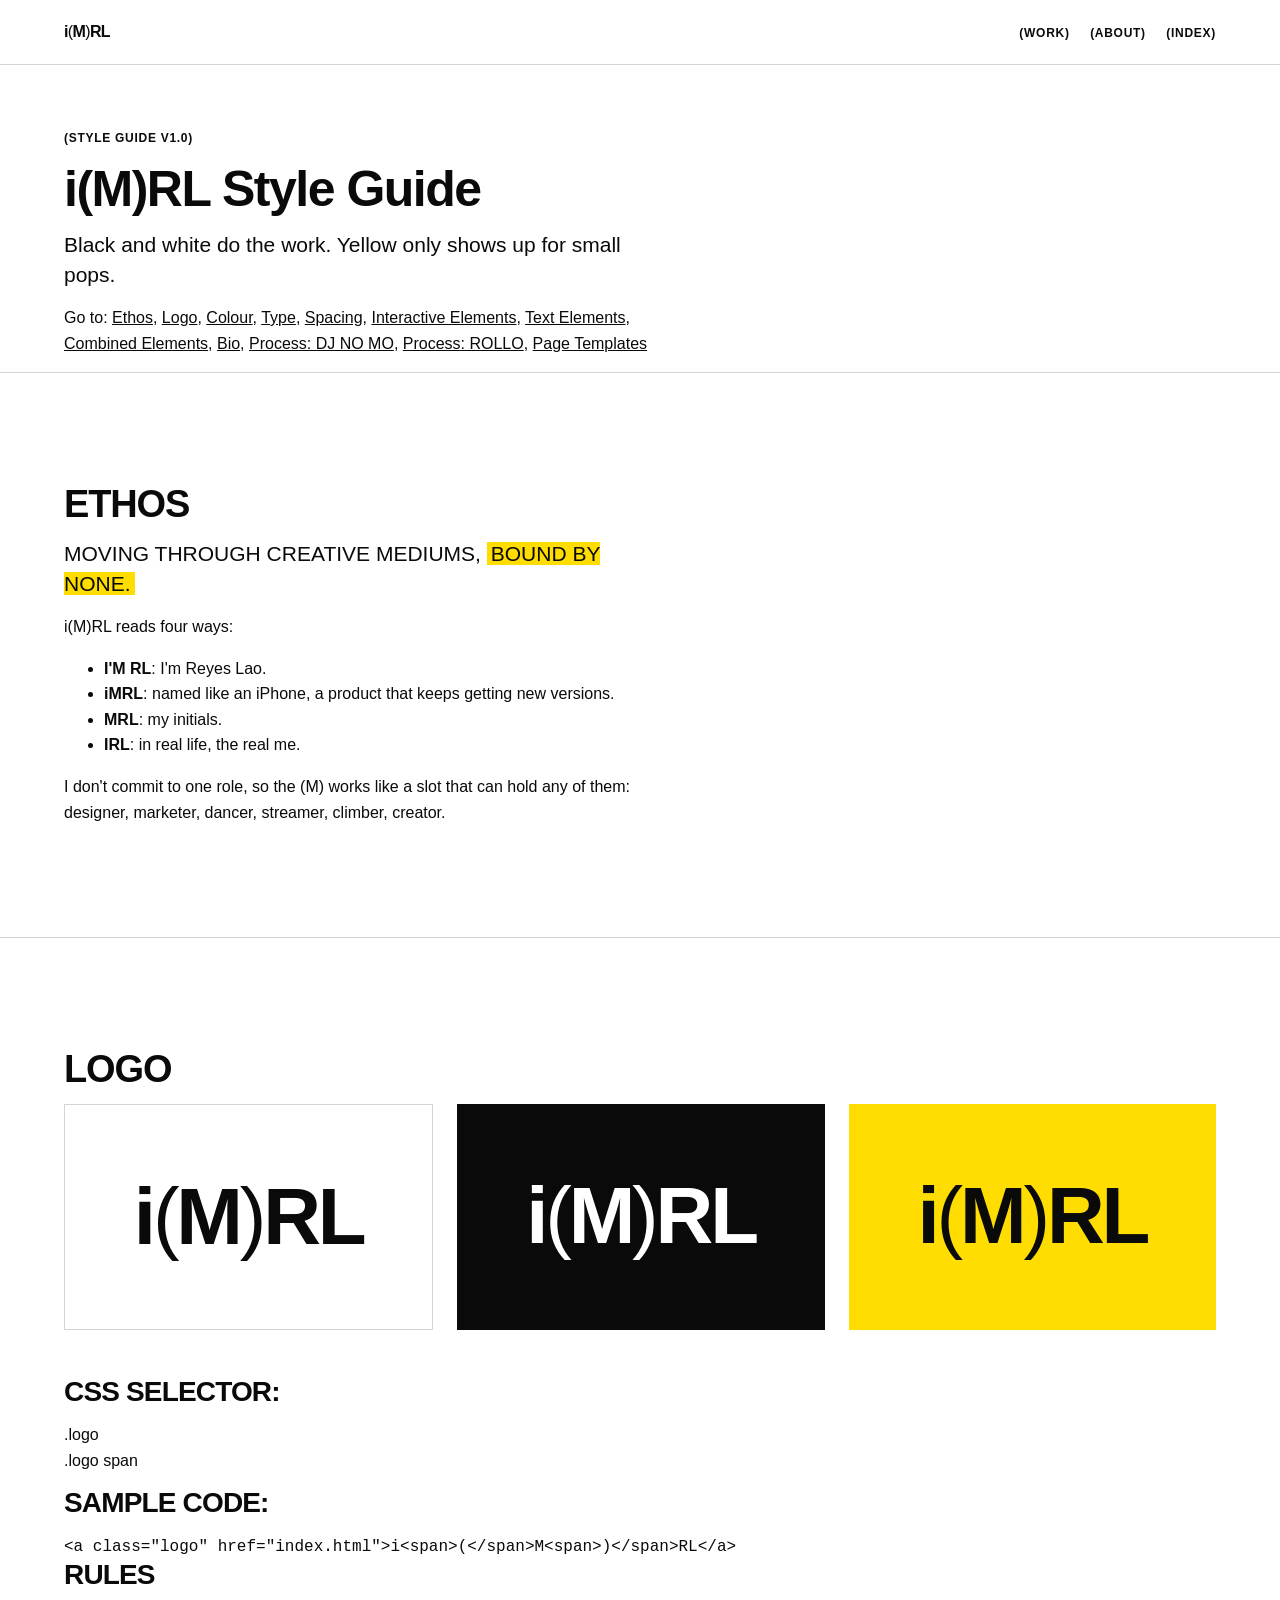
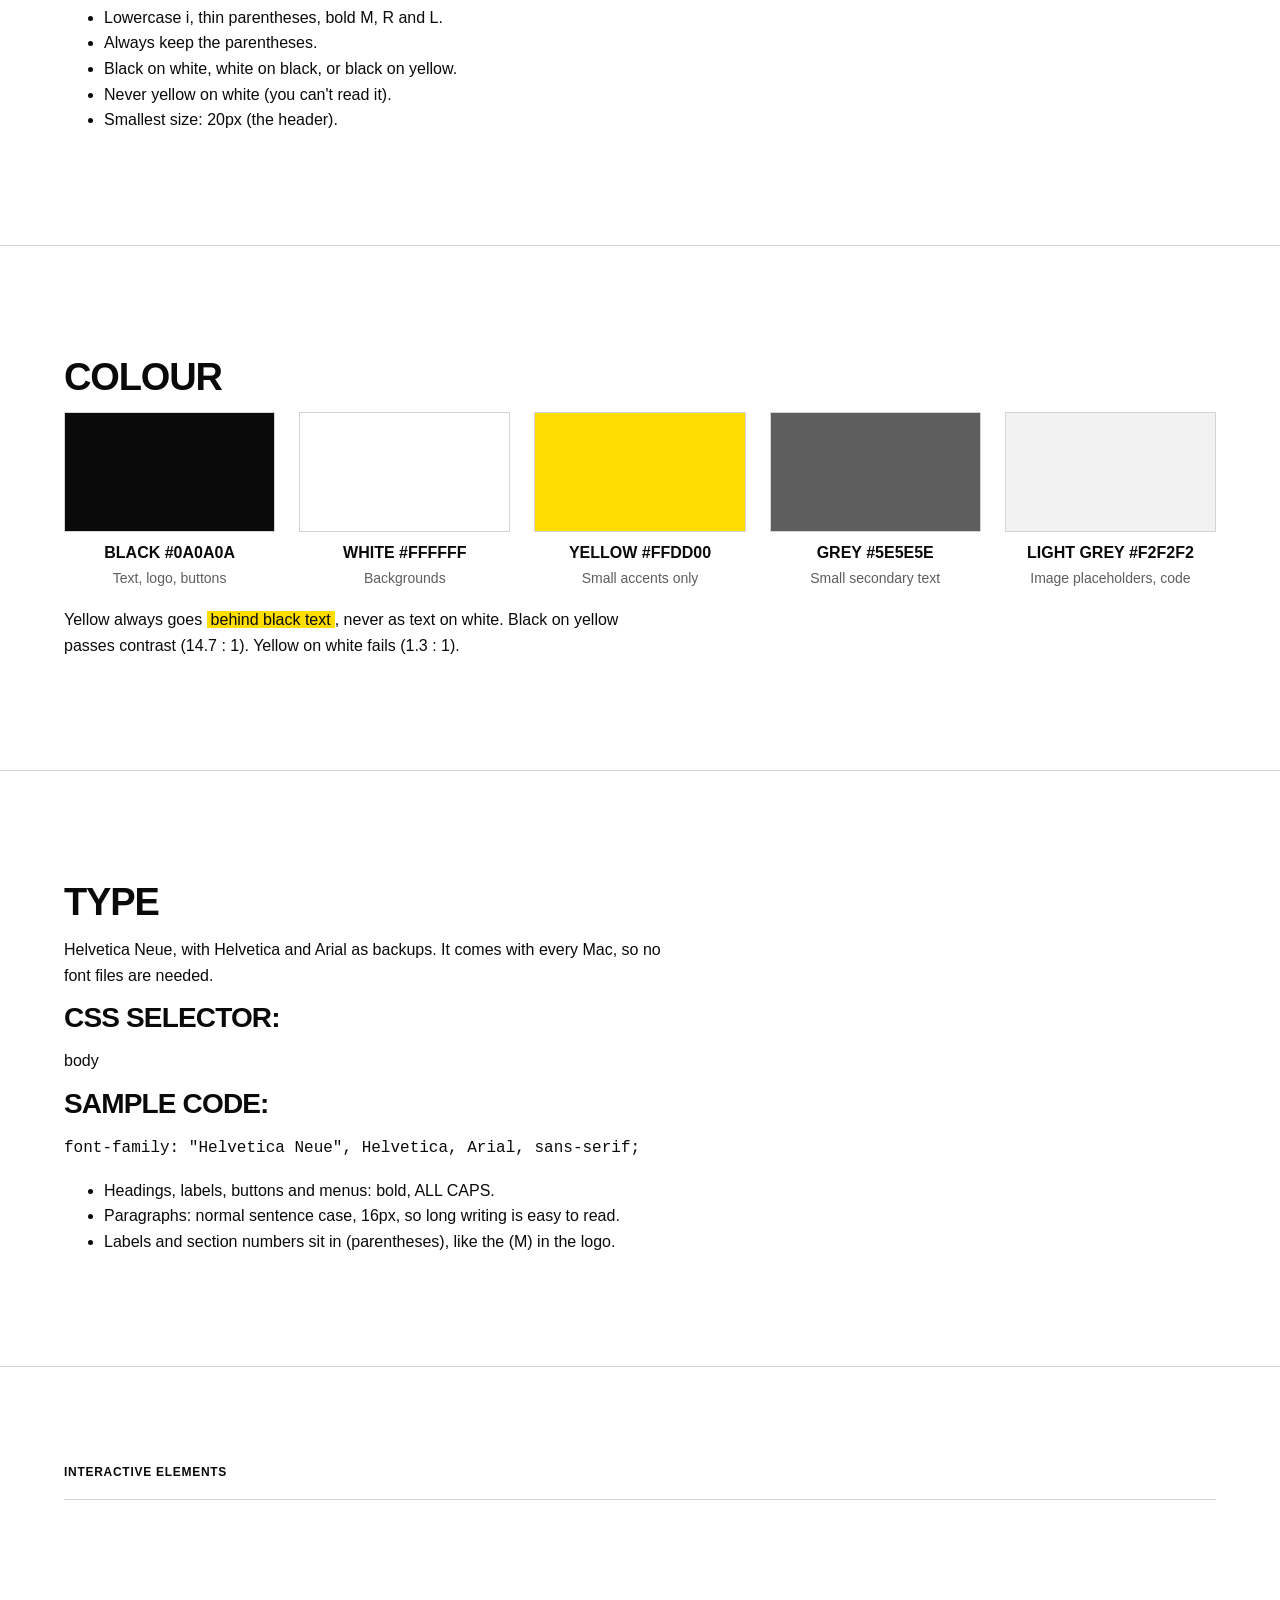
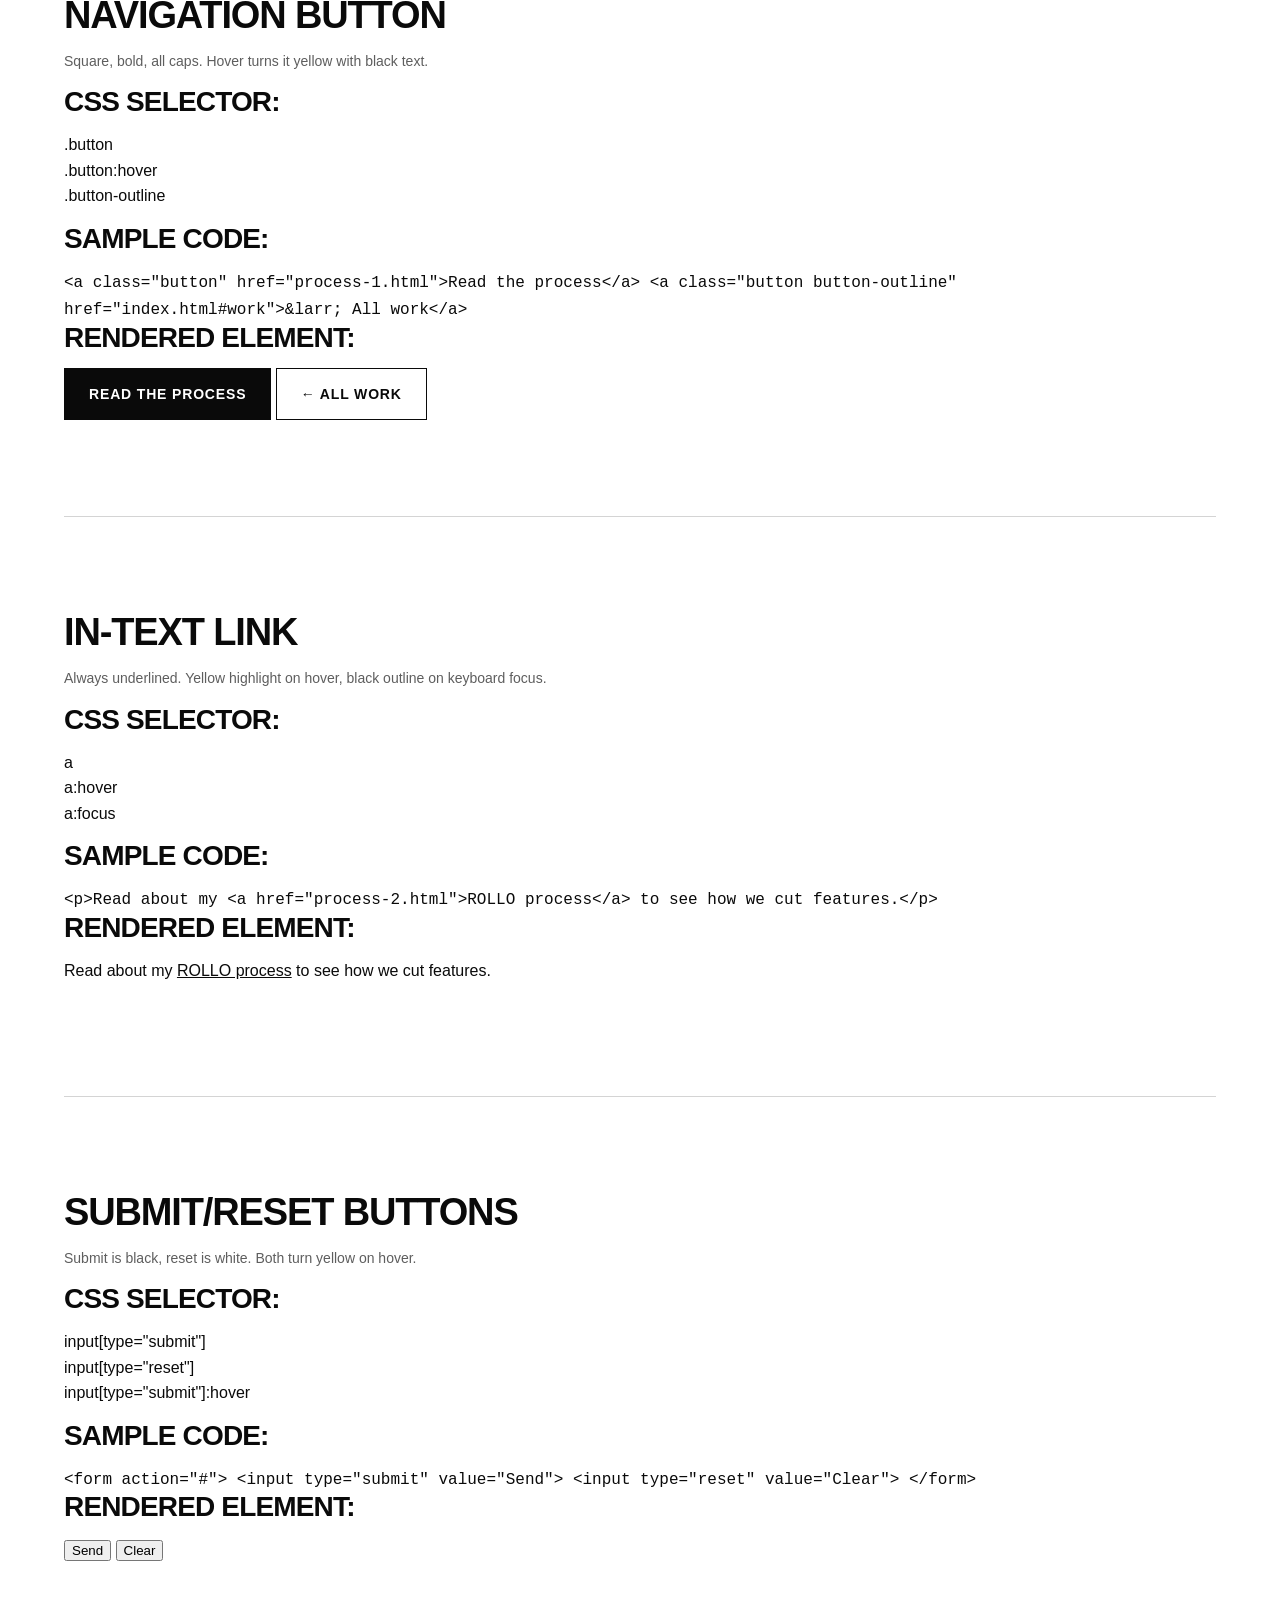
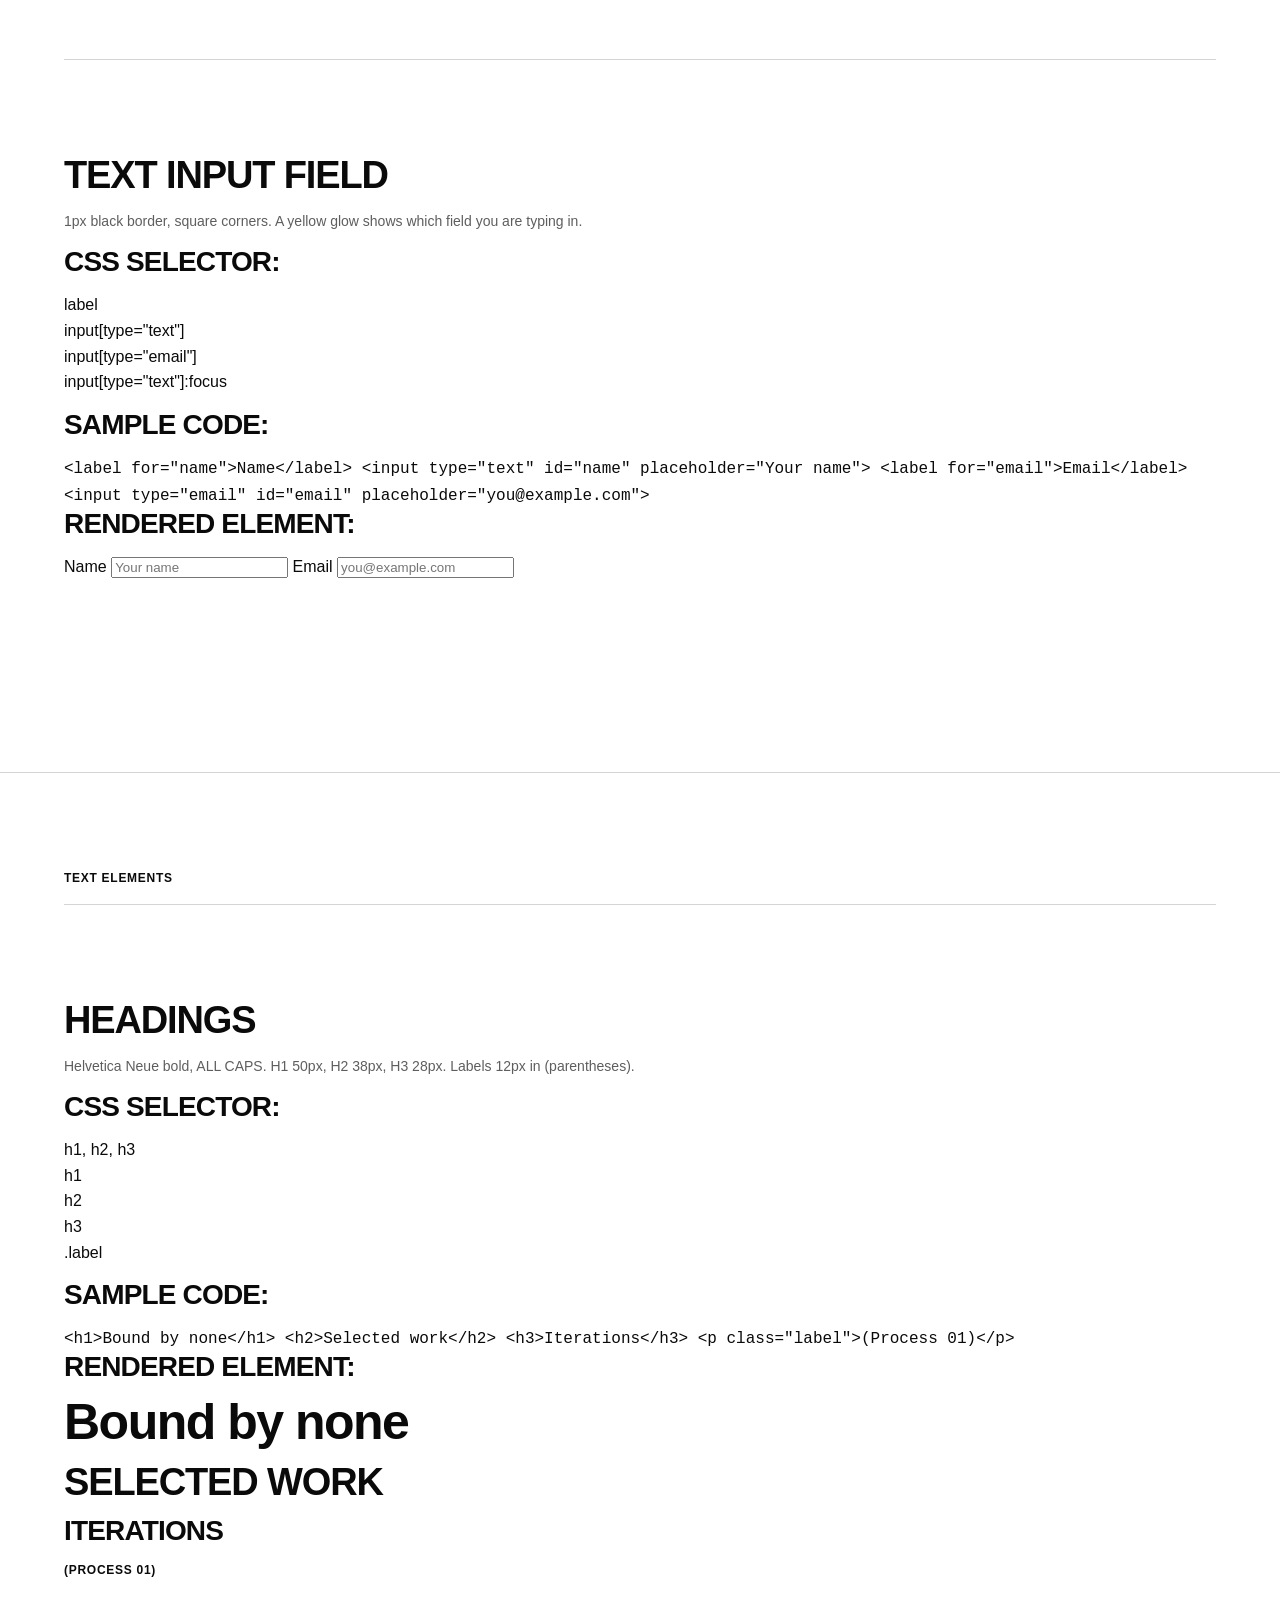
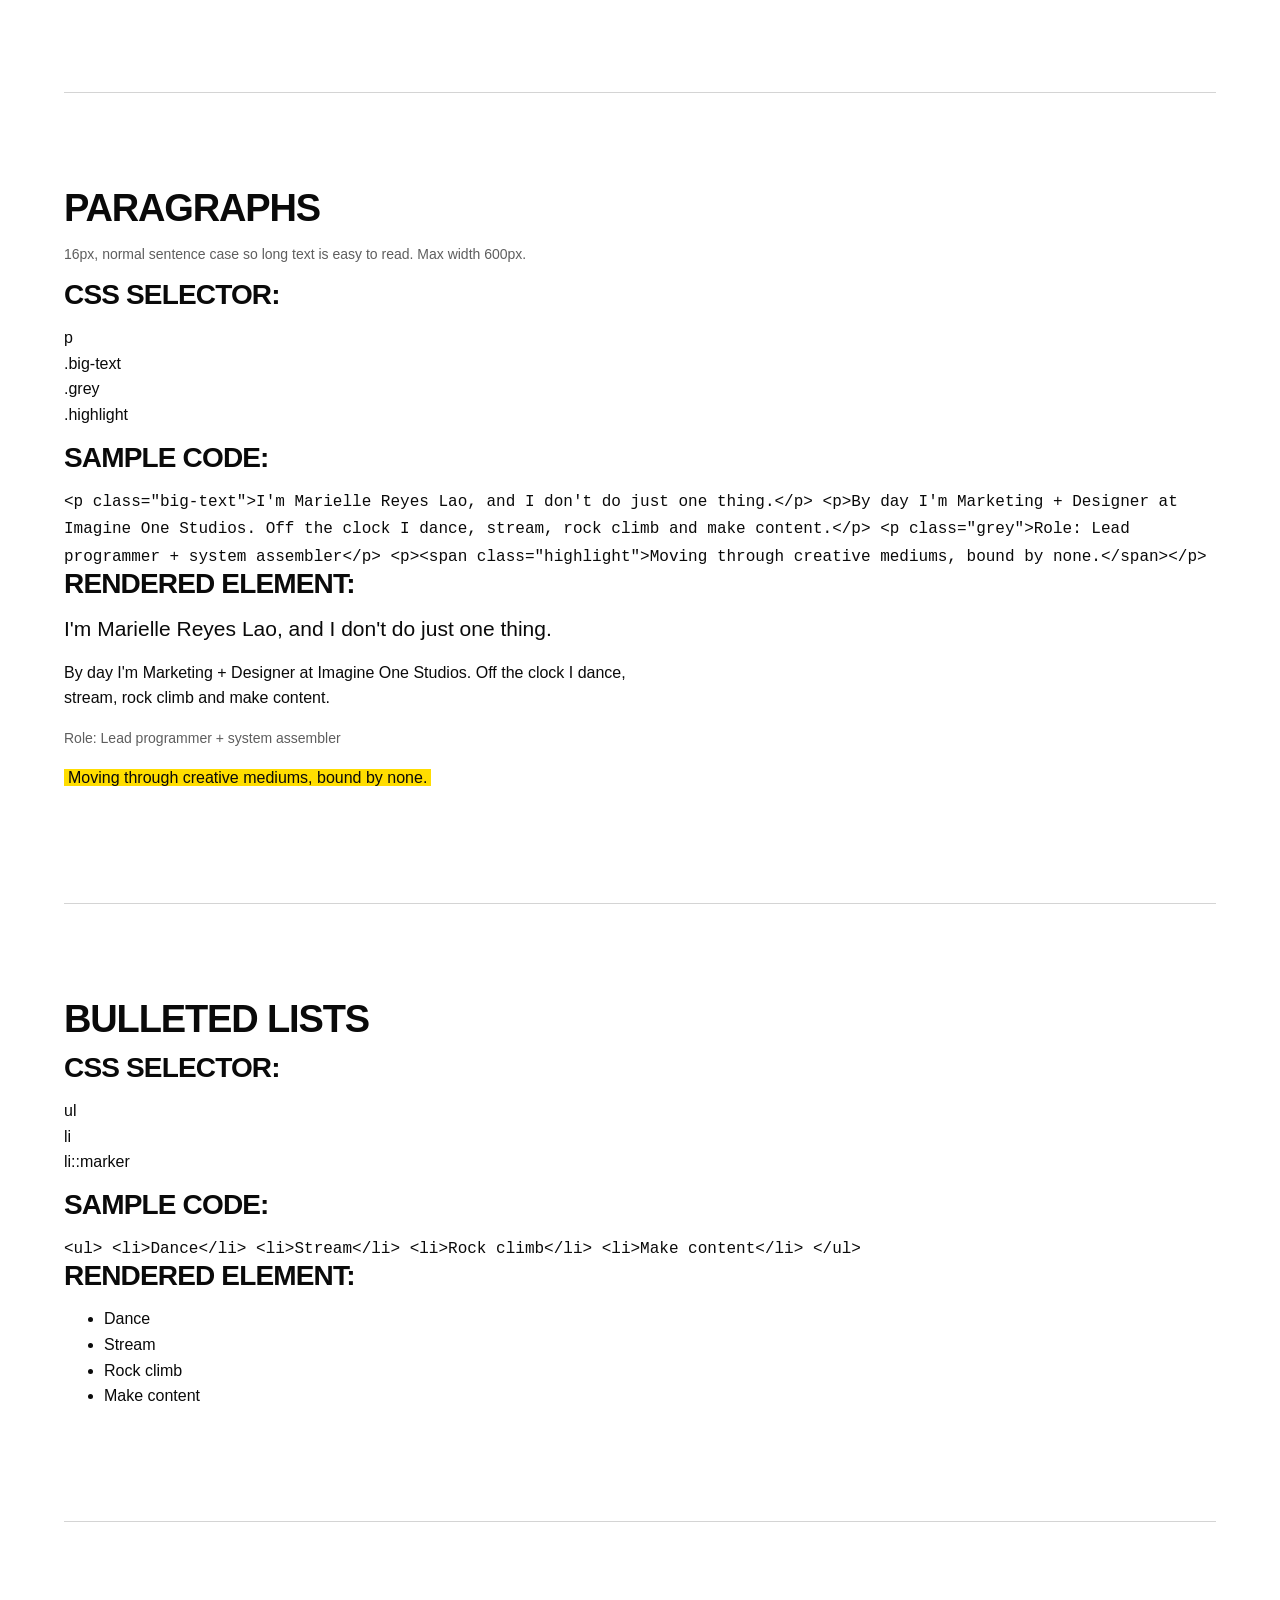
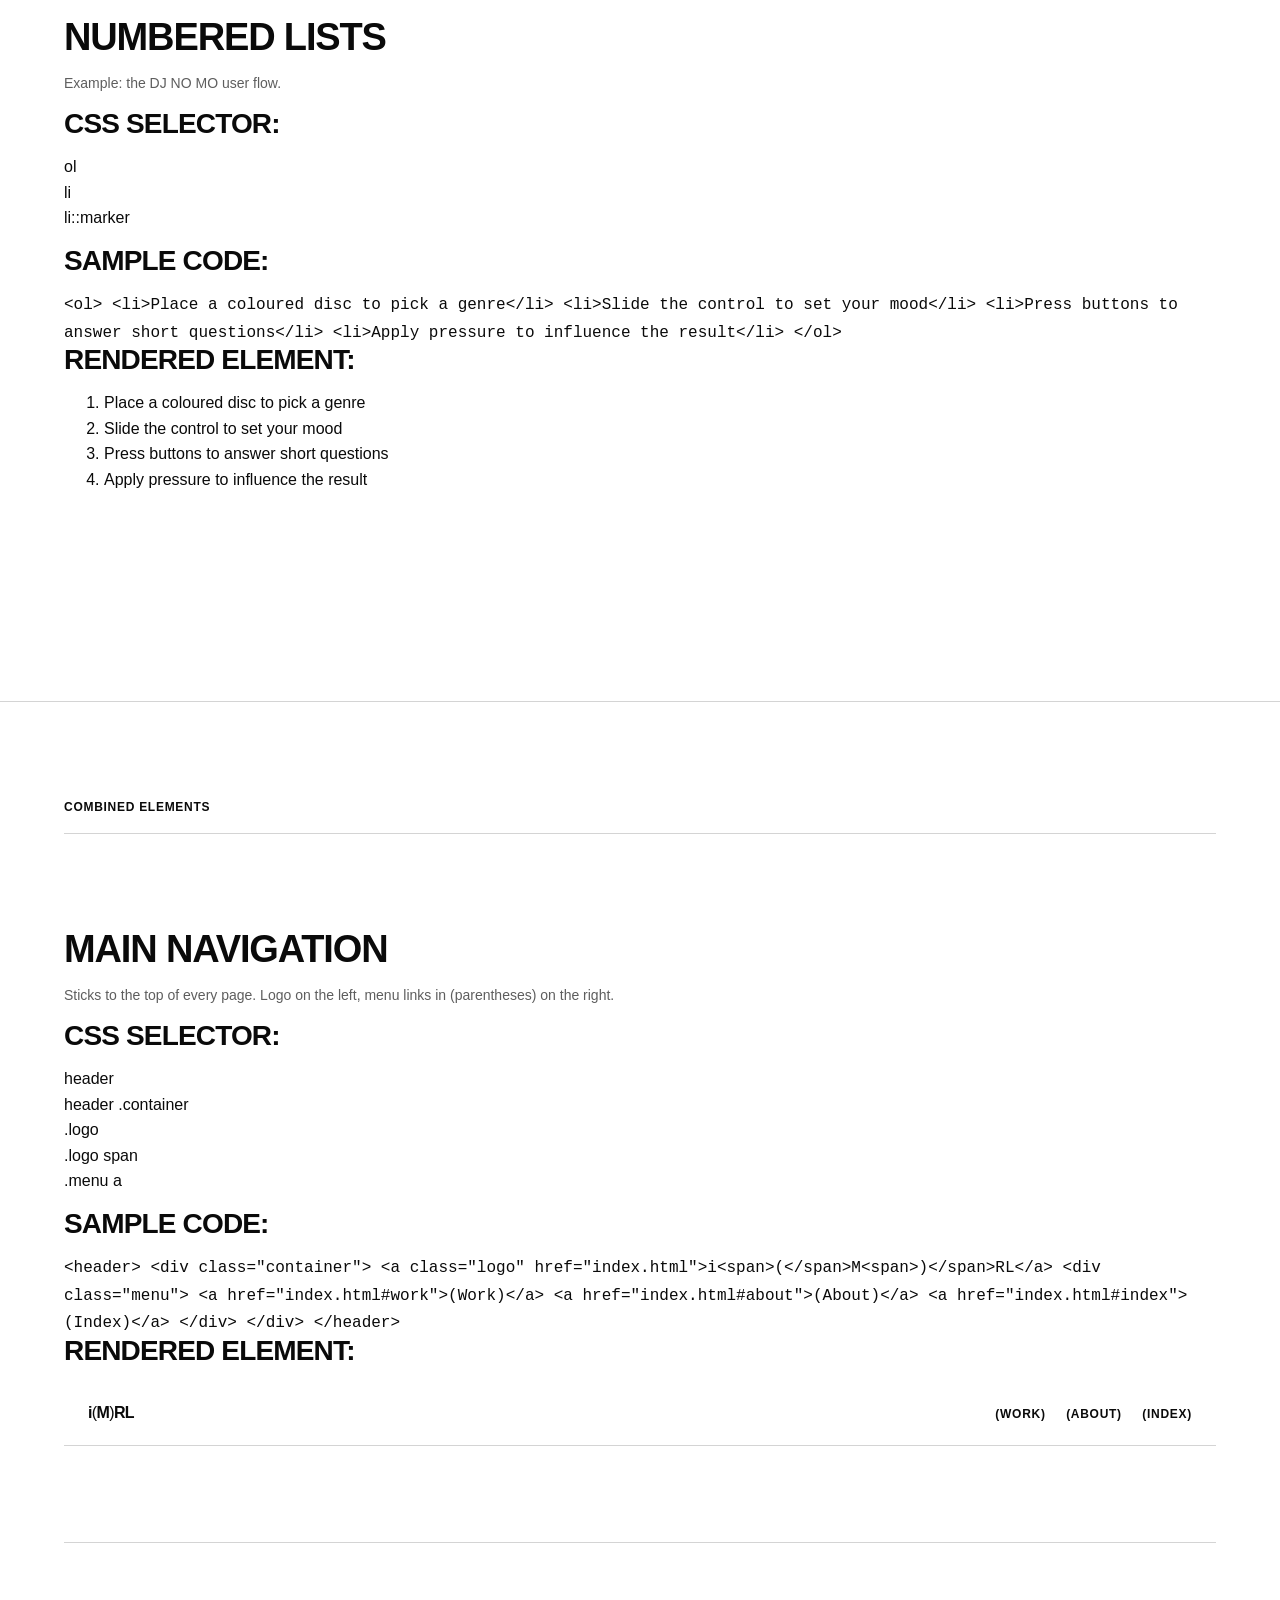
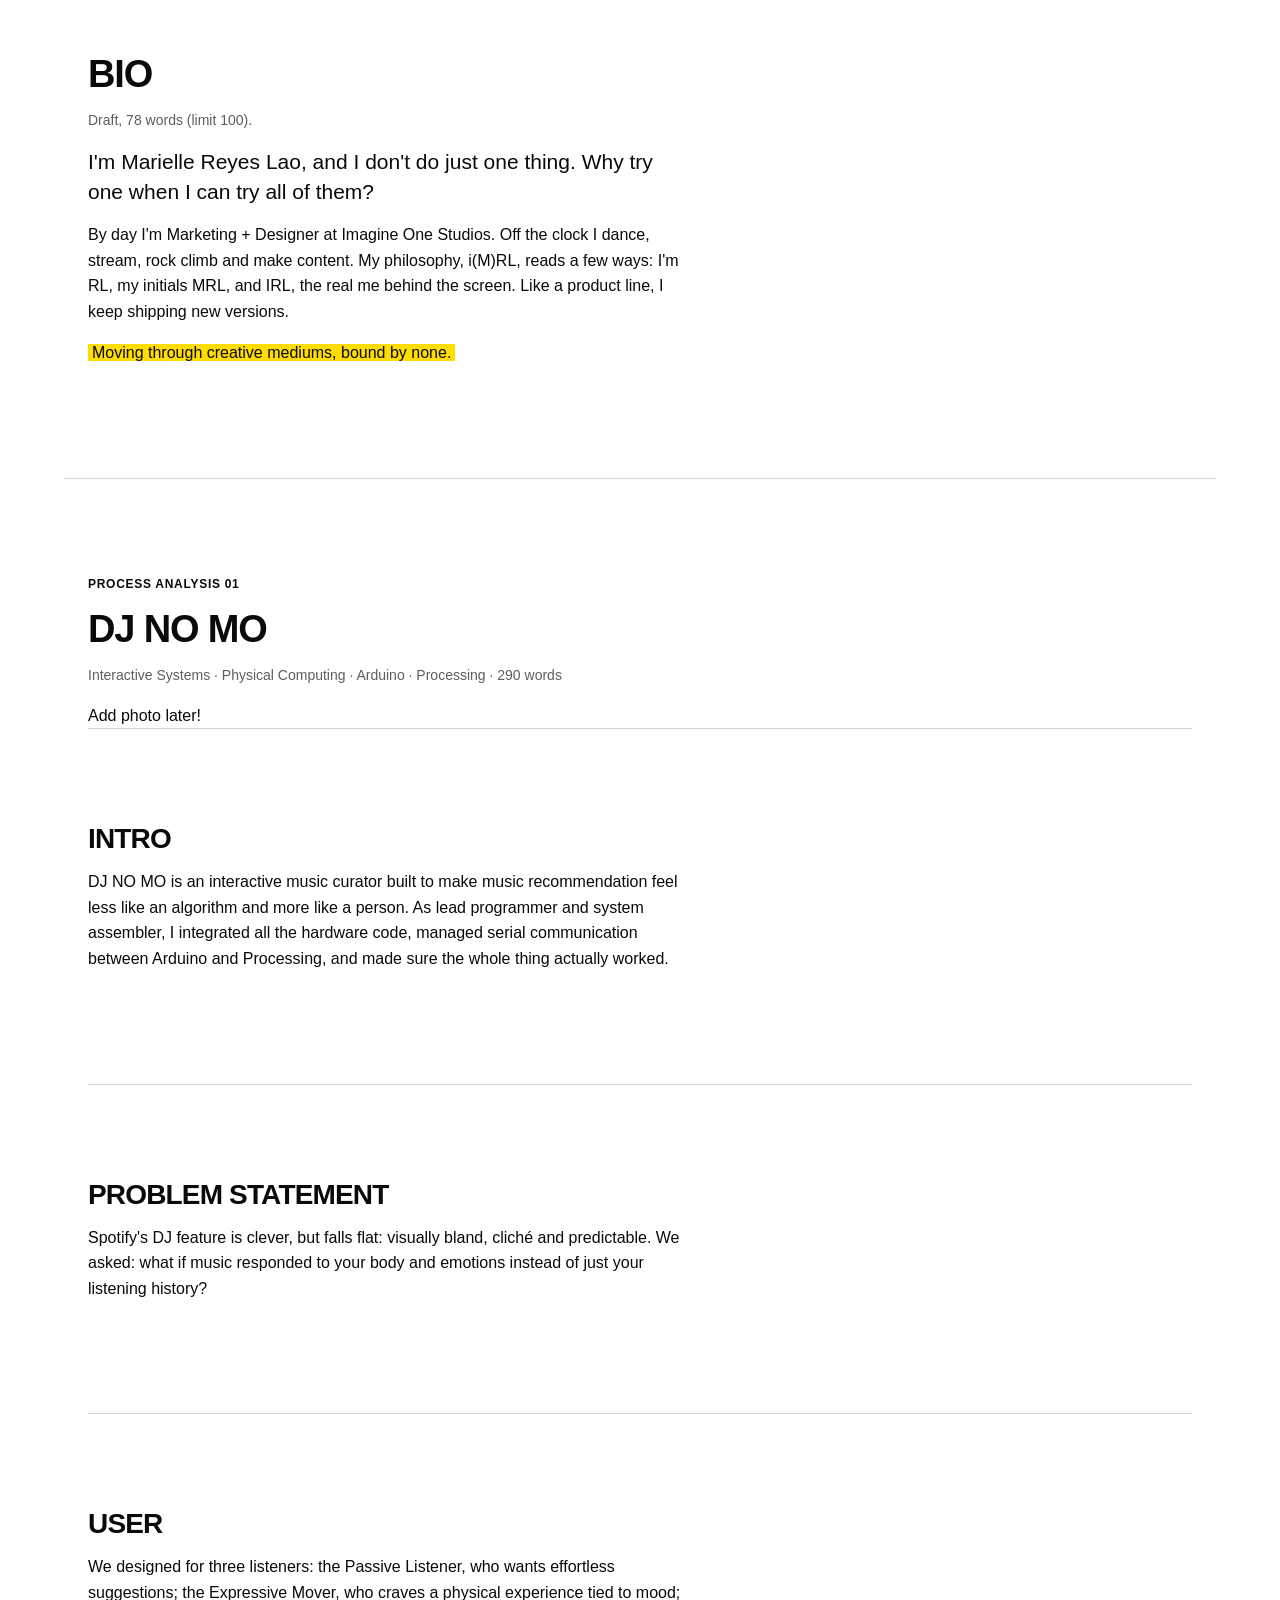
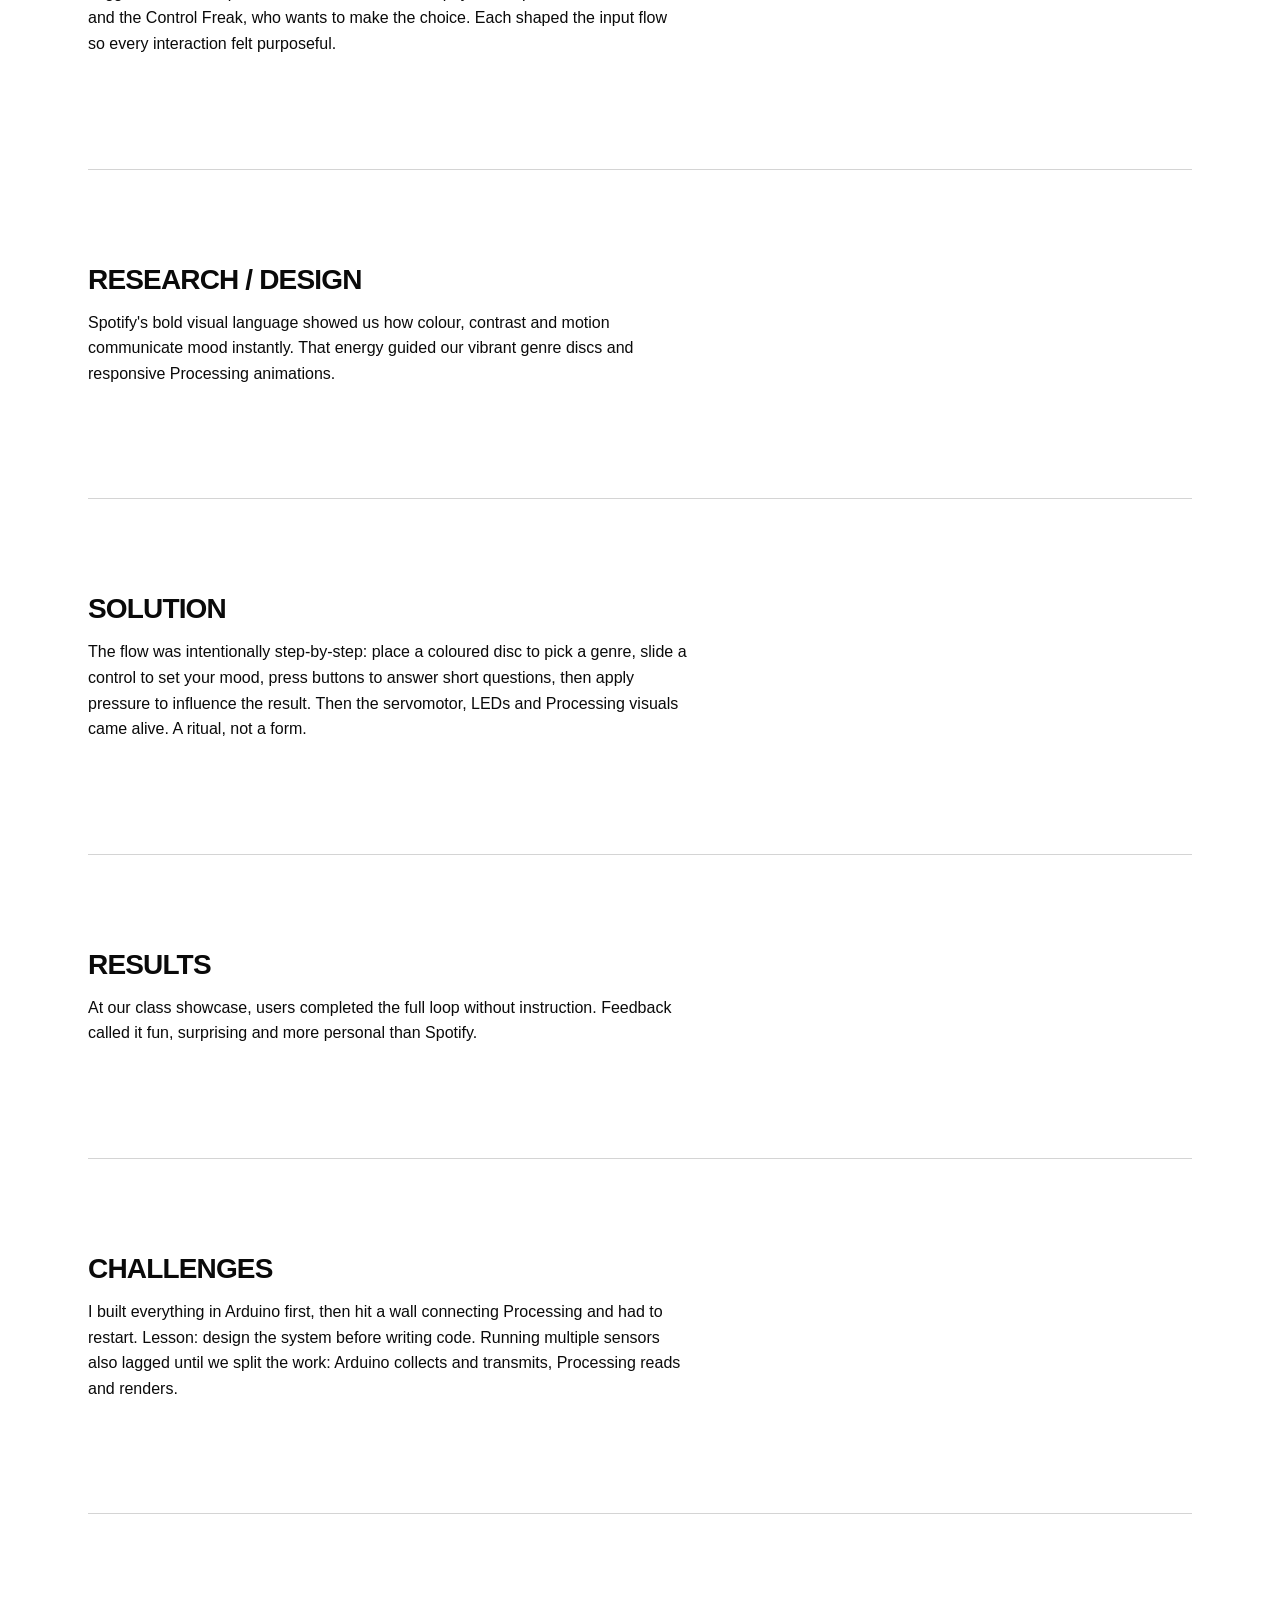
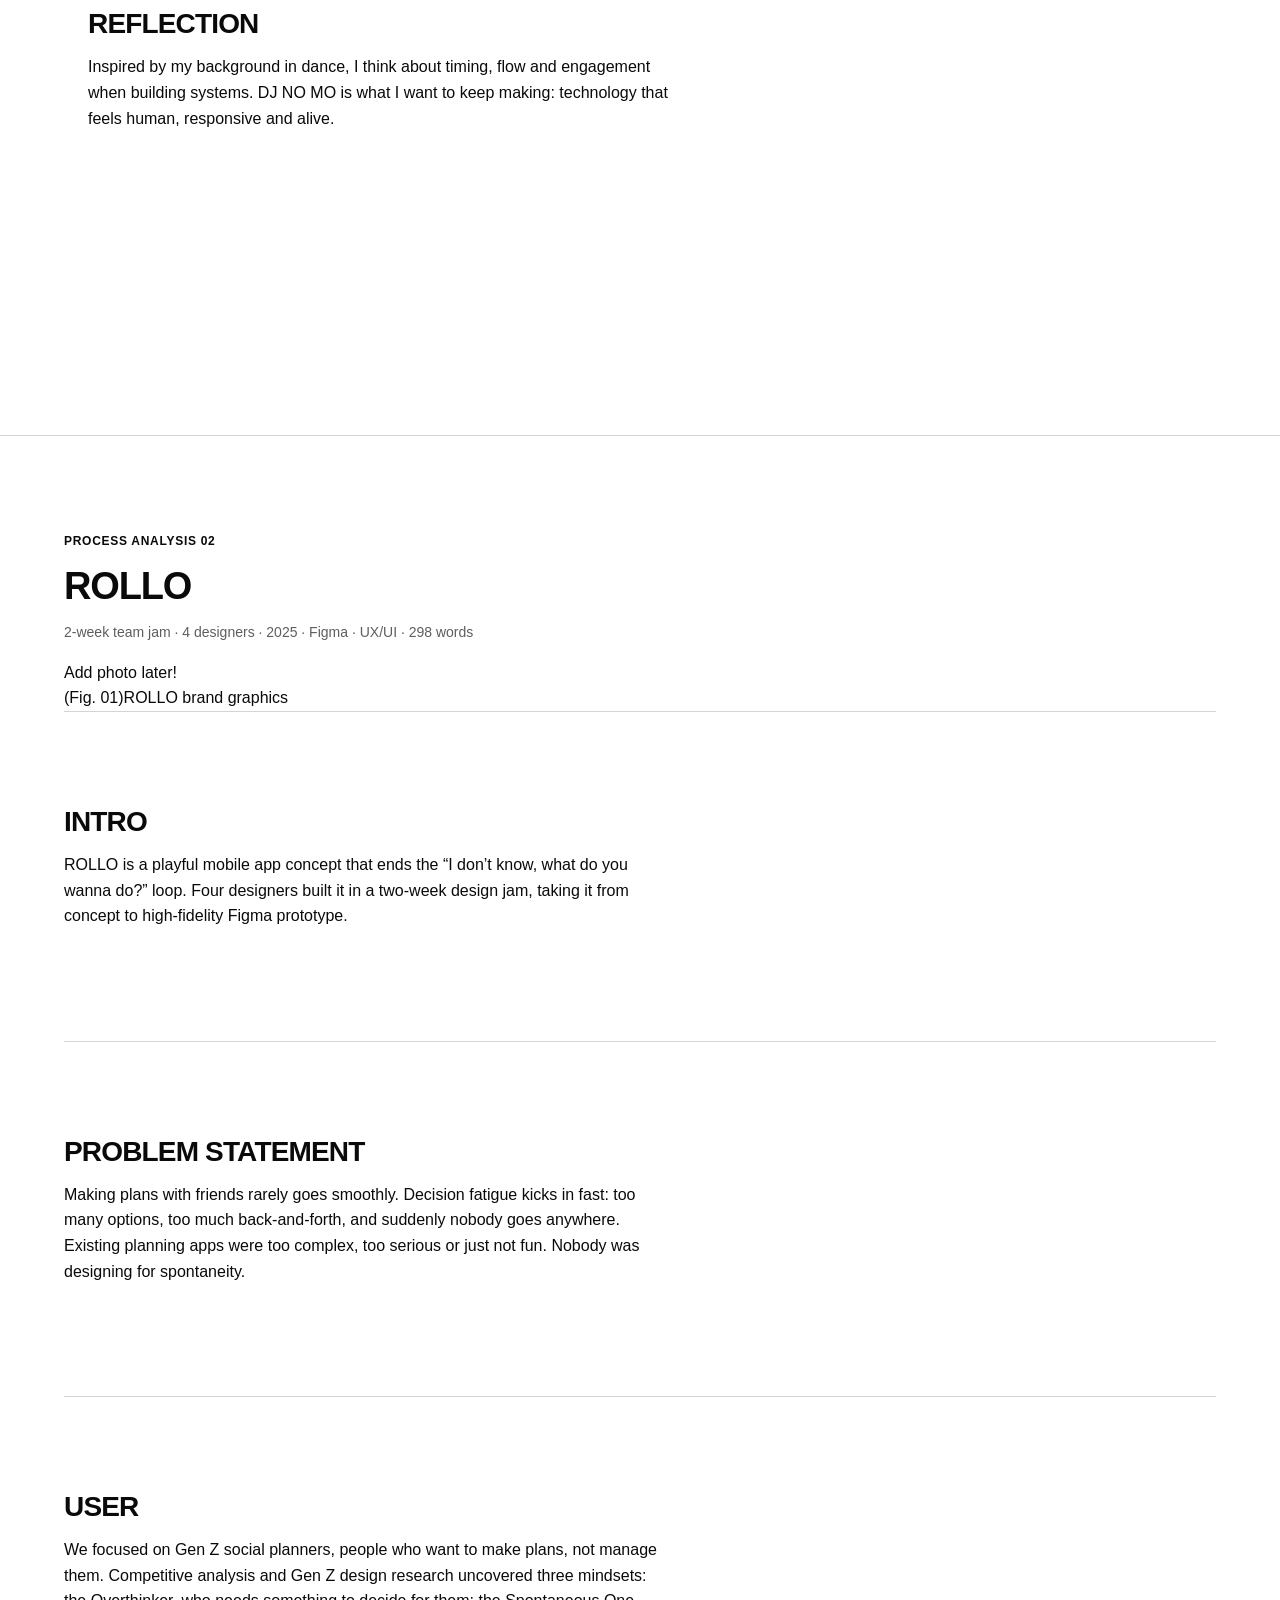
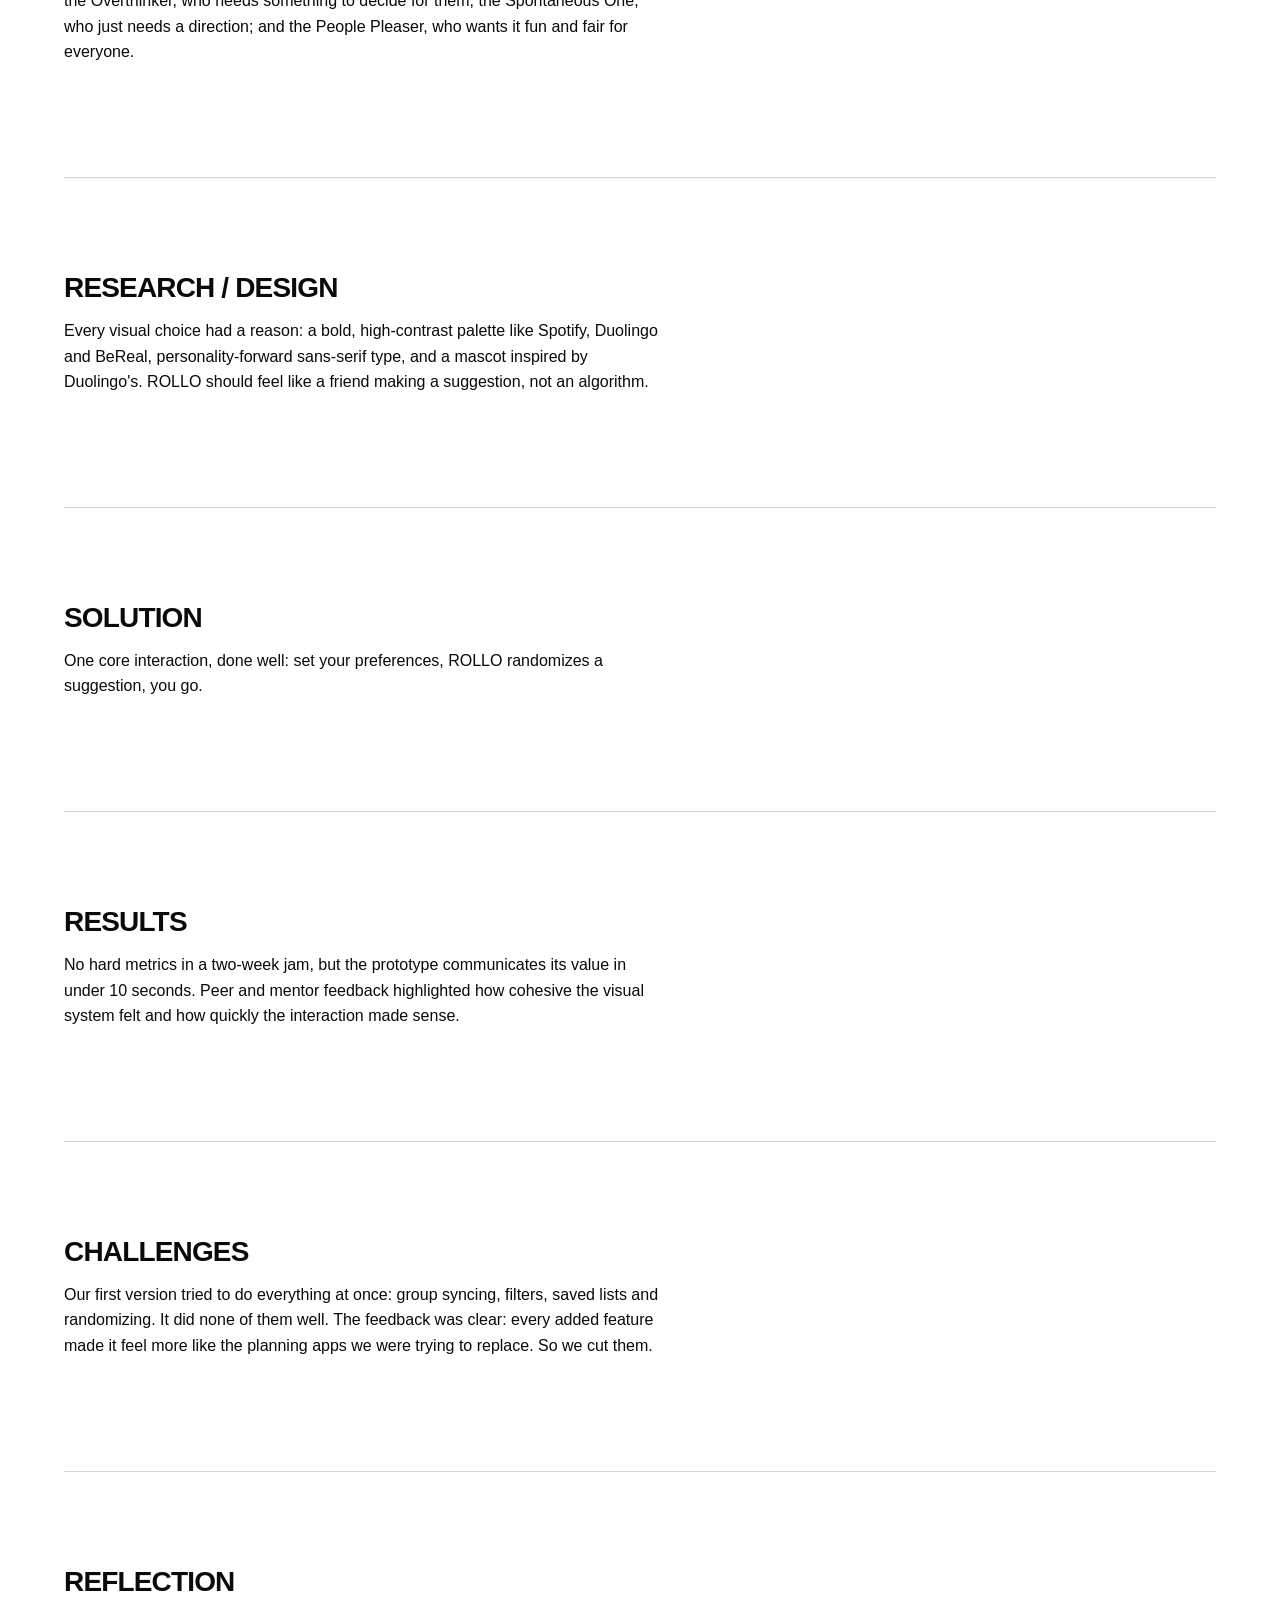
==== styleguide.html @ 89199128 "styleguide almost done" ====
<!doctype html>
<html lang="en">
  <head>
    <meta charset="UTF-8" />
    <meta name="viewport" content="width=device-width, initial-scale=1" />
    <title>Style Guide | i(M)RL</title>
    <link rel="stylesheet" href="css/styles.css" />
  </head>
  <body>
    <header>
      <div class="container">
        <a class="logo" href="index.html">i<span>(</span>M<span>)</span>RL</a>
        <div class="menu">
          <a href="index.html#work">(Work)</a>
          <a href="index.html#about">(About)</a>
          <a href="index.html#index">(Index)</a>
        </div>
      </div>
    </header>

    <div class="container">
      <p class="label" style="margin-top: 64px">(Style guide v1.0)</p>
      <h1>i(M)RL Style Guide</h1>
      <p class="big-text">
        Black and white do the work. Yellow only shows up for small pops.
      </p>

      <nav>
        <p>
          Go to:
          <a href="#ethos">Ethos</a>, <a href="#logo">Logo</a>,
          <a href="#colour">Colour</a>, <a href="#type">Type</a>,
          <a href="#spacing">Spacing</a>,
          <a href="#interactive_elements">Interactive Elements</a>,
          <a href="#text_elements">Text Elements</a>,
          <a href="#combined_elements">Combined Elements</a>,
          <a href="#bio">Bio</a>, <a href="#process_1">Process: DJ NO MO</a>,
          <a href="#process_2">Process: ROLLO</a>,
          <a href="#templates">Page Templates</a>
        </p>
      </nav>
    </div>

    <!-- ETHOS // -->
    <section id="ethos">
      <div class="container">
        <p class="label"></p>
        <h2>Ethos</h2>
        <p class="big-text">
          MOVING THROUGH CREATIVE MEDIUMS,
          <span class="highlight">BOUND BY NONE.</span>
        </p>
        <p>i(M)RL reads four ways:</p>
        <ul>
          <li><b>I'M RL</b>: I'm Reyes Lao.</li>
          <li>
            <b>iMRL</b>: named like an iPhone, a product that keeps getting new
            versions.
          </li>
          <li><b>MRL</b>: my initials.</li>
          <li><b>IRL</b>: in real life, the real me.</li>
        </ul>
        <p>
          I don't commit to one role, so the (M) works like a slot that can hold
          any of them: designer, marketer, dancer, streamer, climber, creator.
        </p>
      </div>
    </section>

    <!-- LOGO // -->
    <section id="logo">
      <div class="container">
        <p class="label"></p>
        <h2>Logo</h2>

        <div class="row">
          <div class="col" style="border: 1px solid #d4d4d4; padding: 48px">
            <div class="logo" style="font-size: 80px">
              i<span>(</span>M<span>)</span>RL
            </div>
          </div>
          <div class="col" style="background: #0a0a0a; padding: 48px">
            <div class="logo" style="font-size: 80px; color: #ffffff">
              i<span>(</span>M<span>)</span>RL
            </div>
          </div>
          <div class="col" style="background: #ffdd00; padding: 48px">
            <div class="logo" style="font-size: 80px">
              i<span>(</span>M<span>)</span>RL
            </div>
          </div>
        </div>

        <h3 style="margin-top: 48px">CSS selector:</h3>
        <p>
          <span class="selector">.logo</span><br /><span class="selector"
            >.logo span</span
          >
        </p>
        <h3>Sample code:</h3>
        <code
          >&lt;a class="logo"
          href="index.html"&gt;i&lt;span&gt;(&lt;/span&gt;M&lt;span&gt;)&lt;/span&gt;RL&lt;/a&gt;</code
        >

        <h3>Rules</h3>
        <ul>
          <li>Lowercase i, thin parentheses, bold M, R and L.</li>
          <li>Always keep the parentheses.</li>
          <li>Black on white, white on black, or black on yellow.</li>
          <li>Never yellow on white (you can't read it).</li>
          <li>Smallest size: 20px (the header).</li>
        </ul>
      </div>
    </section>

    <!-- COLOUR // -->
    <section id="colour">
      <div class="container">
        <p class="label"></p>
        <h2>Colour</h2>

        <div class="row">
          <div class="col">
            <div class="swatch" style="background: #0a0a0a"></div>
            <p>
              <b>BLACK #0A0A0A</b><br /><span class="grey"
                >Text, logo, buttons</span
              >
            </p>
          </div>
          <div class="col">
            <div class="swatch" style="background: #ffffff"></div>
            <p>
              <b>WHITE #FFFFFF</b><br /><span class="grey">Backgrounds</span>
            </p>
          </div>
          <div class="col">
            <div class="swatch" style="background: #ffdd00"></div>
            <p>
              <b>YELLOW #FFDD00</b><br /><span class="grey"
                >Small accents only</span
              >
            </p>
          </div>
          <div class="col">
            <div class="swatch" style="background: #5e5e5e"></div>
            <p>
              <b>GREY #5E5E5E</b><br /><span class="grey"
                >Small secondary text</span
              >
            </p>
          </div>
          <div class="col">
            <div class="swatch" style="background: #f2f2f2"></div>
            <p>
              <b>LIGHT GREY #F2F2F2</b><br /><span class="grey"
                >Image placeholders, code</span
              >
            </p>
          </div>
        </div>

        <p>
          Yellow always goes <span class="highlight">behind black text</span>,
          never as text on white. Black on yellow passes contrast (14.7 : 1).
          Yellow on white fails (1.3 : 1).
        </p>
      </div>
    </section>

    <!-- TYPE // -->
    <section id="type">
      <div class="container">
        <p class="label"></p>
        <h2>Type</h2>
        <p>
          Helvetica Neue, with Helvetica and Arial as backups. It comes with
          every Mac, so no font files are needed.
        </p>

        <h3>CSS selector:</h3>
        <p><span class="selector">body</span></p>
        <h3>Sample code:</h3>
        <code
          >font-family: "Helvetica Neue", Helvetica, Arial, sans-serif;</code
        >

        <ul>
          <li>Headings, labels, buttons and menus: bold, ALL CAPS.</li>
          <li>
            Paragraphs: normal sentence case, 16px, so long writing is easy to
            read.
          </li>
          <li>
            Labels and section numbers sit in (parentheses), like the (M) in the
            logo.
          </li>
        </ul>
      </div>
    </section>

    <!-- INTERACTIVE ELEMENTS SECTION // -->
    <section id="interactive_elements">
      <div class="container">
        <p class="label">Interactive elements</p>

        <section>
          <h2>Navigation Button</h2>
          <p class="grey">
            Square, bold, all caps. Hover turns it yellow with black text.
          </p>

          <h3>CSS selector:</h3>
          <p>
            <span class="selector">.button</span><br />
            <span class="selector">.button:hover</span><br />
            <span class="selector">.button-outline</span>
          </p>

          <h3>Sample code:</h3>
          <code
            >&lt;a class="button" href="process-1.html"&gt;Read the
            process&lt;/a&gt; &lt;a class="button button-outline"
            href="index.html#work"&gt;&amp;larr; All work&lt;/a&gt;</code
          >

          <h3>Rendered element:</h3>
          <a class="button" href="process-1.html">Read the process</a>
          <a class="button button-outline" href="index.html#work"
            >&larr; All work</a
          >
        </section>

        <section>
          <h2>In-text link</h2>
          <p class="grey">
            Always underlined. Yellow highlight on hover, black outline on
            keyboard focus.
          </p>

          <h3>CSS selector:</h3>
          <p>
            <span class="selector">a</span><br />
            <span class="selector">a:hover</span><br />
            <span class="selector">a:focus</span>
          </p>

          <h3>Sample code:</h3>
          <code
            >&lt;p&gt;Read about my &lt;a href="process-2.html"&gt;ROLLO
            process&lt;/a&gt; to see how we cut features.&lt;/p&gt;</code
          >

          <h3>Rendered element:</h3>
          <p>
            Read about my <a href="process-2.html">ROLLO process</a> to see how
            we cut features.
          </p>
        </section>

        <section>
          <h2>Submit/Reset Buttons</h2>
          <p class="grey">
            Submit is black, reset is white. Both turn yellow on hover.
          </p>

          <h3>CSS selector:</h3>
          <p>
            <span class="selector">input[type="submit"]</span><br />
            <span class="selector">input[type="reset"]</span><br />
            <span class="selector">input[type="submit"]:hover</span>
          </p>

          <h3>Sample code:</h3>
          <code
            >&lt;form action="#"&gt; &lt;input type="submit" value="Send"&gt;
            &lt;input type="reset" value="Clear"&gt; &lt;/form&gt;</code
          >

          <h3>Rendered element:</h3>
          <form action="#">
            <input type="submit" value="Send" />
            <input type="reset" value="Clear" />
          </form>
        </section>

        <section>
          <h2>Text Input Field</h2>
          <p class="grey">
            1px black border, square corners. A yellow glow shows which field
            you are typing in.
          </p>

          <h3>CSS selector:</h3>
          <p>
            <span class="selector">label</span><br />
            <span class="selector">input[type="text"]</span><br />
            <span class="selector">input[type="email"]</span><br />
            <span class="selector">input[type="text"]:focus</span>
          </p>

          <h3>Sample code:</h3>
          <code
            >&lt;label for="name"&gt;Name&lt;/label&gt; &lt;input type="text"
            id="name" placeholder="Your name"&gt; &lt;label
            for="email"&gt;Email&lt;/label&gt; &lt;input type="email" id="email"
            placeholder="you@example.com"&gt;</code
          >

          <h3>Rendered element:</h3>
          <label for="name">Name</label>
          <input type="text" id="name" placeholder="Your name" />

          <label for="email">Email</label>
          <input type="email" id="email" placeholder="you@example.com" />
        </section>
      </div>
    </section>
    <!-- // INTERACTIVE ELEMENTS SECTION -->

    <!-- TEXT ELEMENTS SECTION // -->
    <section id="text_elements">
      <div class="container">
        <p class="label"> Text elements</p>

        <section>
          <h2>Headings</h2>
          <p class="grey">
            Helvetica Neue bold, ALL CAPS. H1 50px, H2 38px, H3 28px. Labels
            12px in (parentheses).
          </p>

          <h3>CSS selector:</h3>
          <p>
            <span class="selector">h1, h2, h3</span><br />
            <span class="selector">h1</span><br />
            <span class="selector">h2</span><br />
            <span class="selector">h3</span><br />
            <span class="selector">.label</span>
          </p>

          <h3>Sample code:</h3>
          <code
            >&lt;h1&gt;Bound by none&lt;/h1&gt; &lt;h2&gt;Selected
            work&lt;/h2&gt; &lt;h3&gt;Iterations&lt;/h3&gt; &lt;p
            class="label"&gt;(Process 01)&lt;/p&gt;</code
          >

          <h3>Rendered element:</h3>
          <h1>Bound by none</h1>
          <h2>Selected work</h2>
          <h3>Iterations</h3>
          <p class="label">(Process 01)</p>
        </section>

        <section>
          <h2>Paragraphs</h2>
          <p class="grey">
            16px, normal sentence case so long text is easy to read. Max width
            600px.
          </p>

          <h3>CSS selector:</h3>
          <p>
            <span class="selector">p</span><br />
            <span class="selector">.big-text</span><br />
            <span class="selector">.grey</span><br />
            <span class="selector">.highlight</span>
          </p>

          <h3>Sample code:</h3>
          <code
            >&lt;p class="big-text"&gt;I'm Marielle Reyes Lao, and I don't do
            just one thing.&lt;/p&gt; &lt;p&gt;By day I'm Marketing + Designer
            at Imagine One Studios. Off the clock I dance, stream, rock climb
            and make content.&lt;/p&gt; &lt;p class="grey"&gt;Role: Lead
            programmer + system assembler&lt;/p&gt; &lt;p&gt;&lt;span
            class="highlight"&gt;Moving through creative mediums, bound by
            none.&lt;/span&gt;&lt;/p&gt;</code
          >

          <h3>Rendered element:</h3>
          <p class="big-text">
            I'm Marielle Reyes Lao, and I don't do just one thing.
          </p>
          <p>
            By day I'm Marketing + Designer at Imagine One Studios. Off the
            clock I dance, stream, rock climb and make content.
          </p>
          <p class="grey">Role: Lead programmer + system assembler</p>
          <p>
            <span class="highlight"
              >Moving through creative mediums, bound by none.</span
            >
          </p>
        </section>

        <section>
          <h2>Bulleted Lists</h2>
          <h3>CSS selector:</h3>
          <p>
            <span class="selector">ul</span><br />
            <span class="selector">li</span><br />
            <span class="selector">li::marker</span>
          </p>

          <h3>Sample code:</h3>
          <code
            >&lt;ul&gt; &lt;li&gt;Dance&lt;/li&gt; &lt;li&gt;Stream&lt;/li&gt;
            &lt;li&gt;Rock climb&lt;/li&gt; &lt;li&gt;Make content&lt;/li&gt;
            &lt;/ul&gt;</code
          >

          <h3>Rendered element:</h3>
          <ul>
            <li>Dance</li>
            <li>Stream</li>
            <li>Rock climb</li>
            <li>Make content</li>
          </ul>
        </section>

        <section>
          <h2>Numbered Lists</h2>
          <p class="grey">Example: the DJ NO MO user flow.</p>

          <h3>CSS selector:</h3>
          <p>
            <span class="selector">ol</span><br />
            <span class="selector">li</span><br />
            <span class="selector">li::marker</span>
          </p>

          <h3>Sample code:</h3>
          <code
            >&lt;ol&gt; &lt;li&gt;Place a coloured disc to pick a
            genre&lt;/li&gt; &lt;li&gt;Slide the control to set your
            mood&lt;/li&gt; &lt;li&gt;Press buttons to answer short
            questions&lt;/li&gt; &lt;li&gt;Apply pressure to influence the
            result&lt;/li&gt; &lt;/ol&gt;</code
          >

          <h3>Rendered element:</h3>
          <ol>
            <li>Place a coloured disc to pick a genre</li>
            <li>Slide the control to set your mood</li>
            <li>Press buttons to answer short questions</li>
            <li>Apply pressure to influence the result</li>
          </ol>
        </section>
      </div>
    </section>
    <!-- // TEXT ELEMENTS SECTION -->

    <!-- COMBINED ELEMENTS SECTION // -->
    <section id="combined_elements">
      <div class="container">
        <p class="label"> Combined elements</p>

        <section>
          <h2>Main Navigation</h2>
          <p class="grey">
            Sticks to the top of every page. Logo on the left, menu links in
            (parentheses) on the right.
          </p>

          <h3>CSS selector:</h3>
          <p>
            <span class="selector">header</span><br />
            <span class="selector">header .container</span><br />
            <span class="selector">.logo</span><br />
            <span class="selector">.logo span</span><br />
            <span class="selector">.menu a</span>
          </p>

          <h3>Sample code:</h3>
          <code
            >&lt;header&gt; &lt;div class="container"&gt; &lt;a class="logo"
            href="index.html"&gt;i&lt;span&gt;(&lt;/span&gt;M&lt;span&gt;)&lt;/span&gt;RL&lt;/a&gt;
            &lt;div class="menu"&gt; &lt;a
            href="index.html#work"&gt;(Work)&lt;/a&gt; &lt;a
            href="index.html#about"&gt;(About)&lt;/a&gt; &lt;a
            href="index.html#index"&gt;(Index)&lt;/a&gt; &lt;/div&gt;
            &lt;/div&gt; &lt;/header&gt;</code
          >

          <h3>Rendered element:</h3>
          <header>
            <div class="container">
              <a class="logo" href="index.html"
                >i<span>(</span>M<span>)</span>RL</a
              >
              <div class="menu">
                <a href="index.html#work">(Work)</a>
                <a href="index.html#about">(About)</a>
                <a href="index.html#index">(Index)</a>
              </div>
            </div>
          </header>
        </section>

    <!-- // COMBINED ELEMENTS SECTION -->

    <!-- BIO // -->
    <section id="bio">
      <div class="container">
        <p class="label"></p>
        <h2>Bio</h2>
        <p class="grey">Draft, 78 words (limit 100).</p>

        <p class="big-text">
          I'm Marielle Reyes Lao, and I don't do just one thing. Why try one
          when I can try all of them?
        </p>
        <p>
          By day I'm Marketing + Designer at Imagine One Studios. Off the clock
          I dance, stream, rock climb and make content. My philosophy, i(M)RL,
          reads a few ways: I'm RL, my initials MRL, and IRL, the real me behind
          the screen. Like a product line, I keep shipping new versions.
        </p>
        <p>
          <span class="highlight"
            >Moving through creative mediums, bound by none.</span
          >
        </p>
      </div>
    </section>
    <!-- // BIO -->

    <!-- PROCESS ANALYSIS 1 // -->
    <section id="process_1">
      <div class="container">
        <p class="label"> Process analysis 01</p>
        <h2>DJ NO MO</h2>
        <p class="grey">
          Interactive Systems &middot; Physical Computing &middot; Arduino
          &middot; Processing &middot; 290 words
        </p>

        <div class="image-box">Add photo later!</div>
        <div class="caption">
        </div>

        <section>
          <h3>Intro</h3>
          <p>
            DJ NO MO is an interactive music curator built to make music
            recommendation feel less like an algorithm and more like a person.
            As lead programmer and system assembler, I integrated all the
            hardware code, managed serial communication between Arduino and
            Processing, and made sure the whole thing actually worked.
          </p>
        </section>

        <section>
          <h3>Problem Statement</h3>
          <p>
            Spotify's DJ feature is clever, but falls flat: visually bland,
            cliché and predictable. We asked: what if music responded to your
            body and emotions instead of just your listening history?
          </p>
        </section>

        <section>
          <h3>User</h3>
          <p>
            We designed for three listeners: the Passive Listener, who wants
            effortless suggestions; the Expressive Mover, who craves a physical
            experience tied to mood; and the Control Freak, who wants to make
            the choice. Each shaped the input flow so every interaction felt
            purposeful.
          </p>
        </section>

        <section>
          <h3>Research / Design</h3>
          <p>
            Spotify's bold visual language showed us how colour, contrast and
            motion communicate mood instantly. That energy guided our vibrant
            genre discs and responsive Processing animations.
          </p>
        </section>

        <section>
          <h3>Solution</h3>
          <p>
            The flow was intentionally step-by-step: place a coloured disc to
            pick a genre, slide a control to set your mood, press buttons to
            answer short questions, then apply pressure to influence the result.
            Then the servomotor, LEDs and Processing visuals came alive. A
            ritual, not a form.
          </p>
        </section>

        <section>
          <h3>Results</h3>
          <p>
            At our class showcase, users completed the full loop without
            instruction. Feedback called it fun, surprising and more personal
            than Spotify.
          </p>
        </section>

        <section>
          <h3>Challenges</h3>
          <p>
            I built everything in Arduino first, then hit a wall connecting
            Processing and had to restart. Lesson: design the system before
            writing code. Running multiple sensors also lagged until we split
            the work: Arduino collects and transmits, Processing reads and
            renders.
          </p>
        </section>

        <section>
          <h3>Reflection</h3>
          <p>
            Inspired by my background in dance, I think about timing, flow and
            engagement when building systems. DJ NO MO is what I want to keep
            making: technology that feels human, responsive and alive.
          </p>
        </section>
        </div>
      </div>
    </section>
    <!-- // PROCESS ANALYSIS 1 -->

    <!-- PROCESS ANALYSIS 2 // -->
    <section id="process_2">
      <div class="container">
        <p class="label"> Process analysis 02</p>
        <h2>ROLLO</h2>
        <p class="grey">
          2-week team jam &middot; 4 designers &middot; 2025 &middot; Figma
          &middot; UX/UI &middot; 298 words
        </p>

        <div class="image-box">Add photo later!</div>
        <div class="caption">
          <span>(Fig. 01)</span><span>ROLLO brand graphics</span>
        </div>

        <section>
          <h3>Intro</h3>
          <p>
            ROLLO is a playful mobile app concept that ends the “I don’t know,
            what do you wanna do?” loop. Four designers built it in a two-week
            design jam, taking it from concept to high-fidelity Figma prototype.
          </p>
        </section>

        <section>
          <h3>Problem Statement</h3>
          <p>
            Making plans with friends rarely goes smoothly. Decision fatigue
            kicks in fast: too many options, too much back-and-forth, and
            suddenly nobody goes anywhere. Existing planning apps were too
            complex, too serious or just not fun. Nobody was designing for
            spontaneity.
          </p>
        </section>

        <section>
          <h3>User</h3>
          <p>
            We focused on Gen Z social planners, people who want to make plans,
            not manage them. Competitive analysis and Gen Z design research
            uncovered three mindsets: the Overthinker, who needs something to
            decide for them; the Spontaneous One, who just needs a direction;
            and the People Pleaser, who wants it fun and fair for everyone.
          </p>
        </section>

        <section>
          <h3>Research / Design</h3>
          <p>
            Every visual choice had a reason: a bold, high-contrast palette like
            Spotify, Duolingo and BeReal, personality-forward sans-serif type,
            and a mascot inspired by Duolingo's. ROLLO should feel like a friend
            making a suggestion, not an algorithm.
          </p>
        </section>

        <section>
          <h3>Solution</h3>
          <p>
            One core interaction, done well: set your preferences, ROLLO
            randomizes a suggestion, you go.
          </p>
        </section>

        <section>
          <h3>Results</h3>
          <p>
            No hard metrics in a two-week jam, but the prototype communicates
            its value in under 10 seconds. Peer and mentor feedback highlighted
            how cohesive the visual system felt and how quickly the interaction
            made sense.
          </p>
        </section>

        <section>
          <h3>Challenges</h3>
          <p>
            Our first version tried to do everything at once: group syncing,
            filters, saved lists and randomizing. It did none of them well. The
            feedback was clear: every added feature made it feel more like the
            planning apps we were trying to replace. So we cut them.
          </p>
        </section>

        <section>
          <h3>Reflection</h3>
          <p>
            Scope is a design decision: committing to one focused interaction
            gave ROLLO its identity. And emotion is a feature. ROLLO could have
            been a list with a randomize button. The personality is what makes
            people connect.
          </p>
        </section>

        </div>
      </div>
    </section>
    <!-- // PROCESS ANALYSIS 2 -->

    
    <footer>
      <div class="container">
        <a class="logo" href="index.html" style="font-size: 40px"
          >i<span>(</span>M<span>)</span>RL</a
        >
        <p class="grey">
          &copy; 2026 Marielle Reyes Lao &middot;
          <a href="#">Back to top &uarr;</a>
          <a href="https://github.com/mael-rl/IAT339-P03"> GitHub Repo</a>
        </p>
      </div>
    </footer>
  </body>
</html>
---- css/styles.css ----
/* i(M)RL - Marielle Reyes Lao

/* ---------- colours ---------- */
/* black:  #0A0A0A  (text)
   white:  #FFFFFF  (background)
   grey:   #F2F2F2  (image placeholders)
   line:   #D4D4D4  (borders)
   meta:   #5E5E5E  (small grey text)
   yellow: #FFDD00  (accents only, always behind black text) */

* {
  box-sizing: border-box;
}

html {
  scroll-behavior: smooth;
}

body {
  margin: 0;
  background: #ffffff;
  color: #0a0a0a;
  font-family: "Helvetica Neue", Helvetica, Arial, sans-serif;
  font-size: 16px;
  line-height: 1.6;
}

img {
  max-width: 100%;
  display: block;
}

.container {
  max-width: 1200px;
  margin: 0 auto;
  padding: 0 24px;
}

section {
  padding: 96px 0;
  border-top: 1px solid #d4d4d4;
}

/* ---------- type ---------- */
/* headings are ALL CAPS, paragraphs stay normal so they're easy to read */
h1,
h2,
h3 {
  text-transform: uppercase;
  line-height: 1;
  letter-spacing: -0.03em;
  margin: 0 0 16px 0;
}

h1 {
  font-size: 50px;
  text-transform: none;
}
h2 {
  font-size: 38px;
}
h3 {
  font-size: 28px;
}

p {
  max-width: 600px;
  margin: 0 0 16px 0;
}

.big-text {
  font-size: 21px;
  line-height: 1.4;
}

.label {
  font-size: 12px;
  font-weight: bold;
  text-transform: uppercase;
  letter-spacing: 0.06em;
}

.grey {
  color: #5e5e5e;
  font-size: 14px;
}

/* yellow highlighter behind text */
.highlight {
  background: #ffdd00;
  padding: 0 4px;
}

/* ---------- logo ---------- */
.logo {
  font-weight: bold;
  letter-spacing: -0.04em;
  color: #0a0a0a;
  text-decoration: none;
}

.logo span {
  font-weight: 300; /* the thin ( ) */
}

.logo-big {
  font-size: 180px;
  line-height: 1;
  margin: 32px 0;
}

/* ---------- header + menu ---------- */
header {
  position: sticky;
  top: 0;
  background: #ffffff;
  border-bottom: 1px solid #d4d4d4;
  z-index: 10;
}

header .container {
  display: flex;
  justify-content: space-between;
  align-items: center;
  height: 64px;
}

.menu a {
  font-size: 12px;
  font-weight: bold;
  text-transform: uppercase;
  letter-spacing: 0.06em;
  text-decoration: none;
  margin-left: 16px;
}

/* ---------- links + buttons ---------- */
a {
  color: #0a0a0a;
}

a:hover {
  background: #ffdd00;
}

a:focus {
  outline: 2px solid #0a0a0a;
  outline-offset: 3px;
}

.button {
  display: inline-block;
  padding: 14px 24px;
  background: #0a0a0a;
  color: #ffffff;
  font-size: 14px;
  font-weight: bold;
  text-transform: uppercase;
  letter-spacing: 0.06em;
  text-decoration: none;
  border: 1px solid #0a0a0a;
}

.button:hover {
  background: #ffdd00;
  color: #0a0a0a;
}

.button-outline {
  background: #ffffff;
  color: #0a0a0a;
}

/* ---------- index (list of everything) ---------- */
.index a {
  display: block;
  padding: 12px 0;
  border-bottom: 1px solid #d4d4d4;
  font-size: 28px;
  font-weight: bold;
  text-transform: uppercase;
  text-decoration: none;
}

.index a:hover {
  padding-left: 16px;
}

/* ---------- rows columns ---------- */
.row {
  display: flex;
  gap: 24px;
}

.col {
  flex: 1;
  text-align: center;
}

.col-wide {
  flex: 2;
}

/* ---------- footer ---------- */
footer {
  border-top: 1px solid #0a0a0a;
  padding: 48px 0;
}

/* ---------- style guide ---------- */
.swatch {
  height: 120px;
  border: 1px solid #d4d4d4;
  margin-bottom: 8px;
}

/* ---------- phones ---------- */
@media (max-width: 700px) {
  .row {
    flex-direction: column;
  }

  .logo-big {
    font-size: 80px;
  }

  h1 {
    font-size: 38px;
  }

  .menu a {
    margin-left: 8px;
  }
}
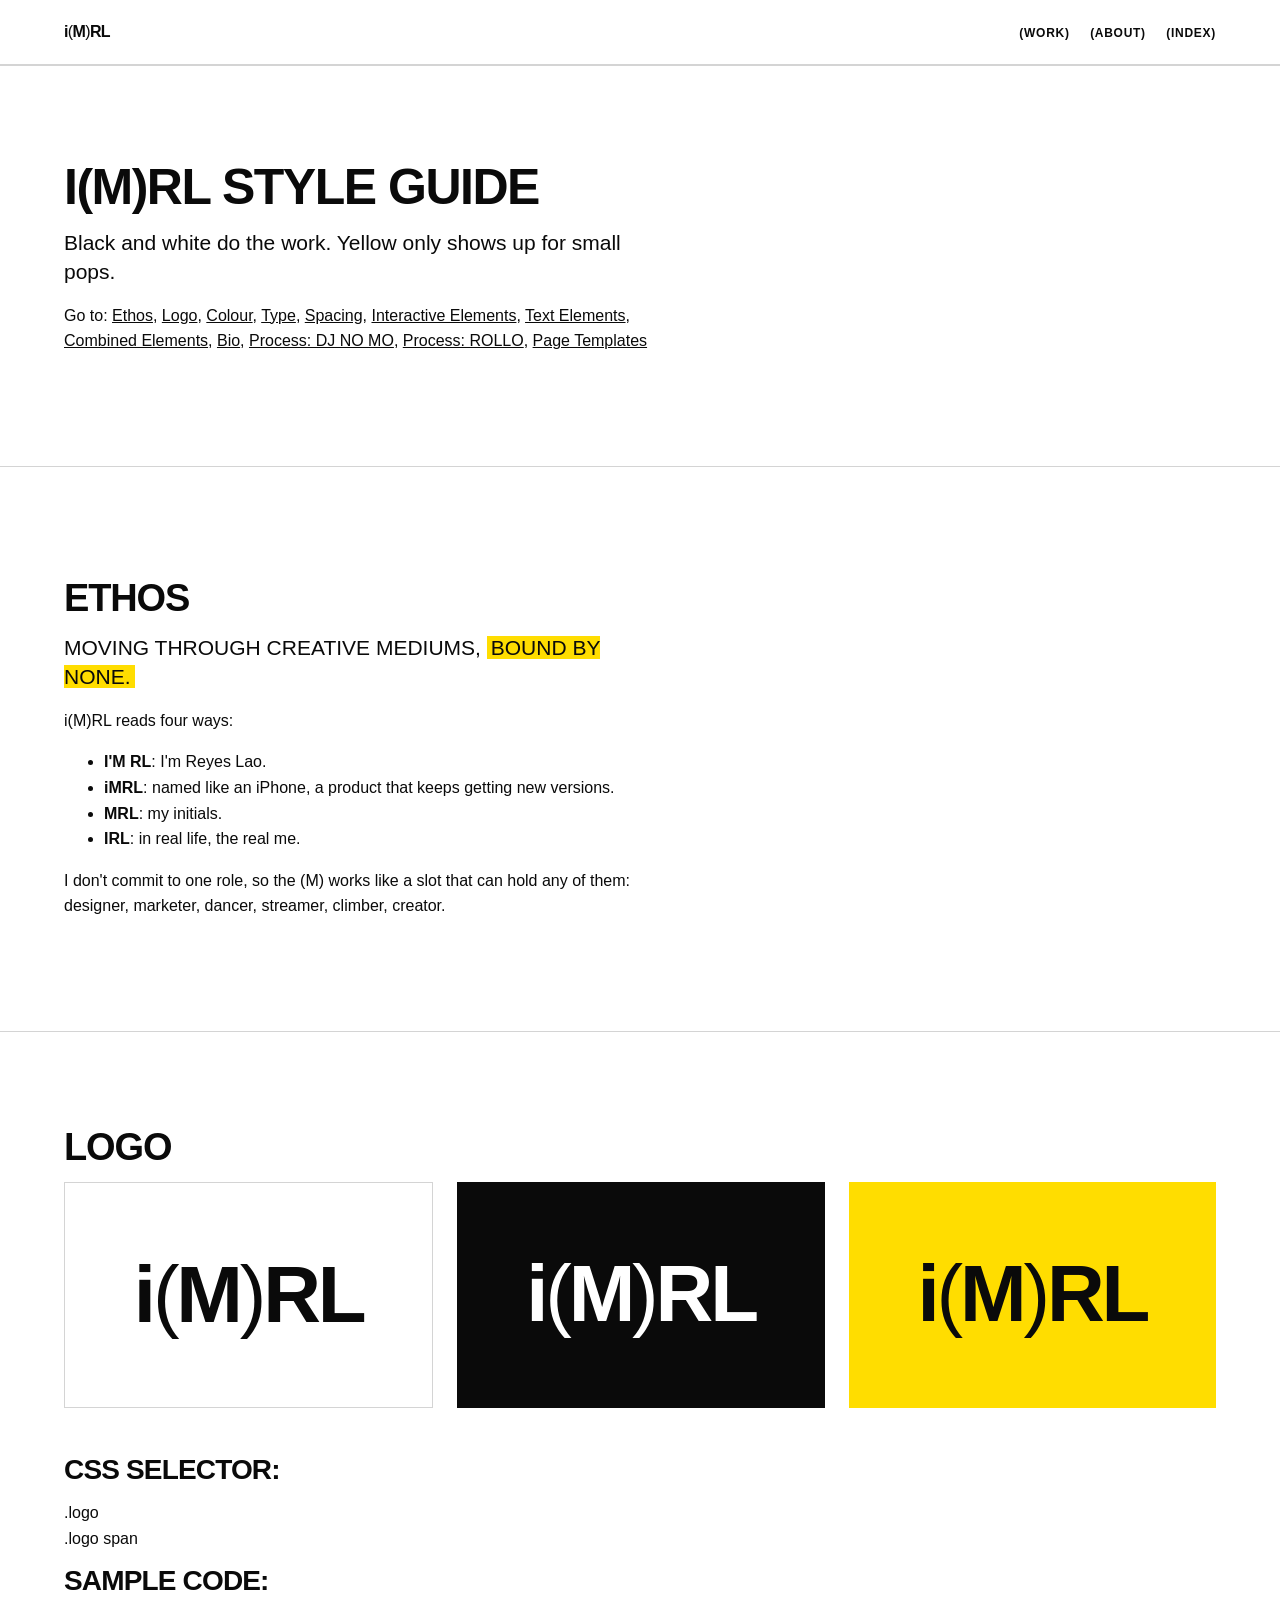
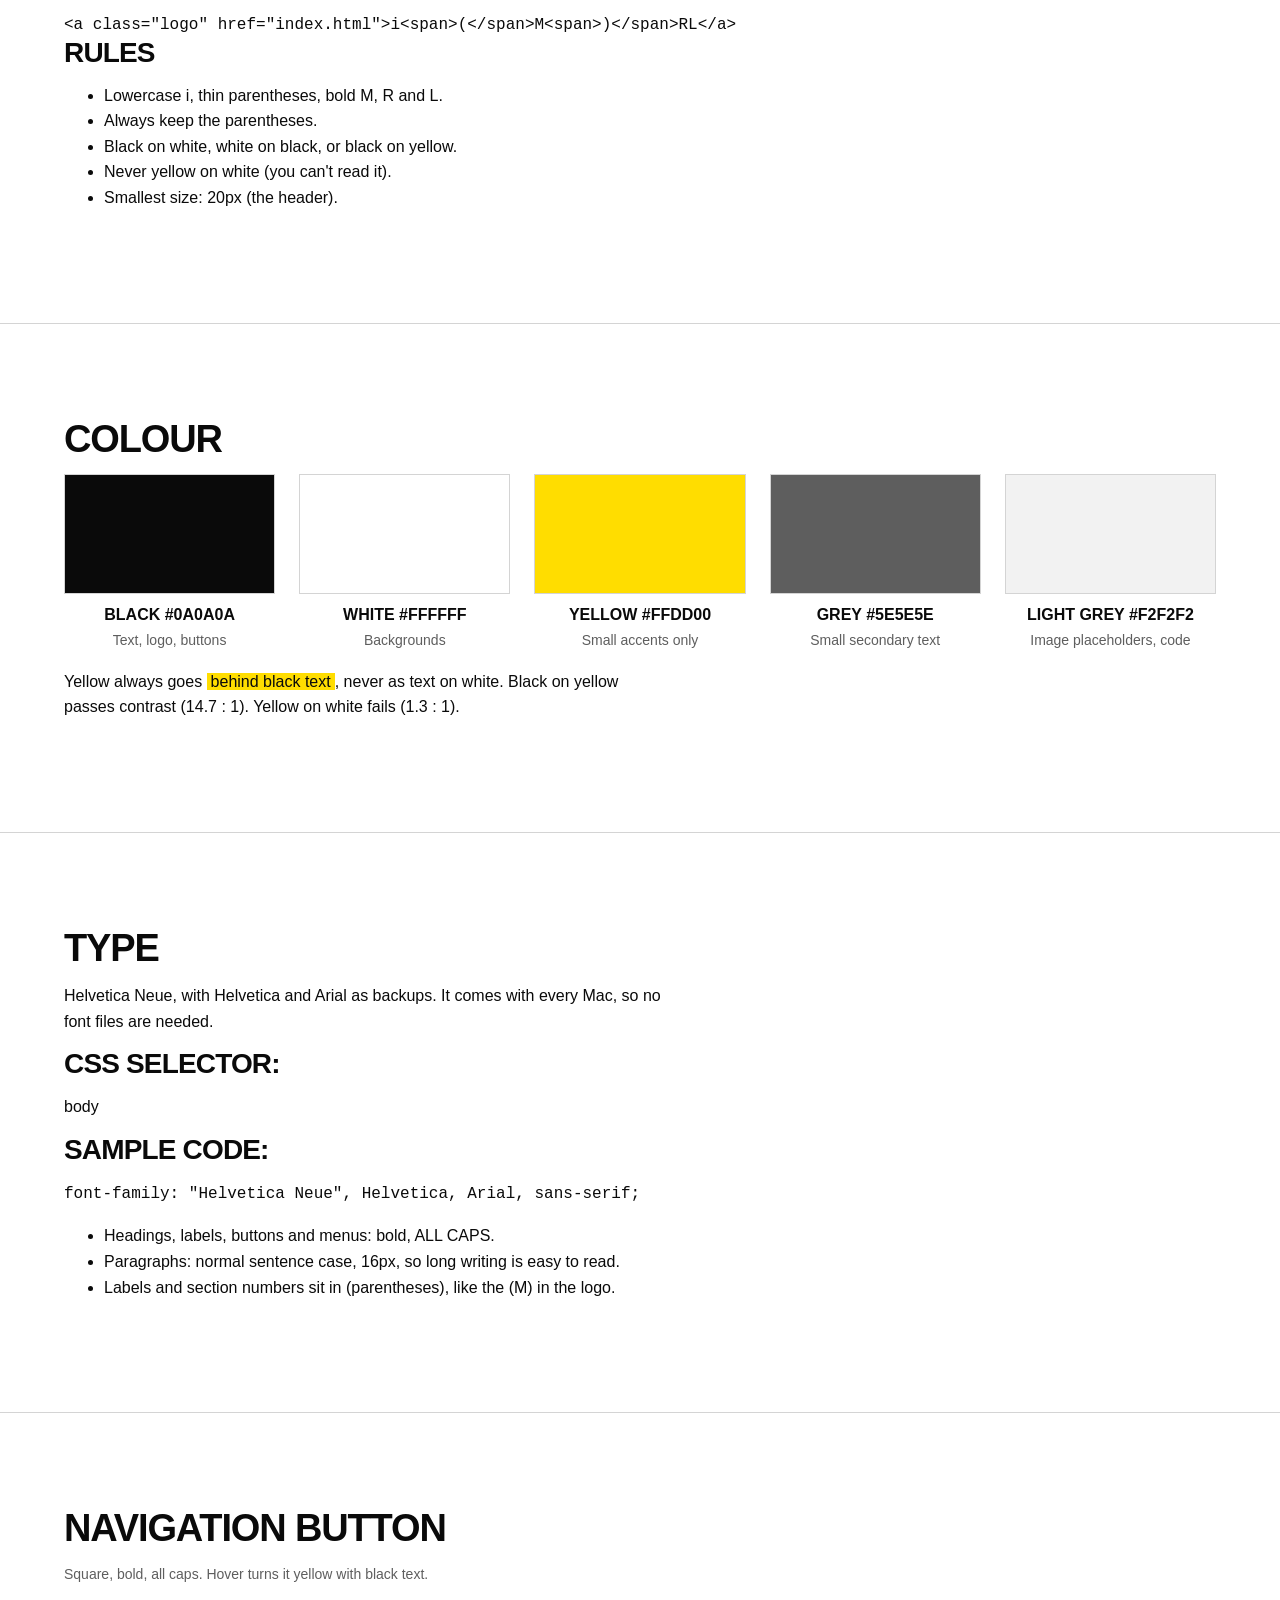
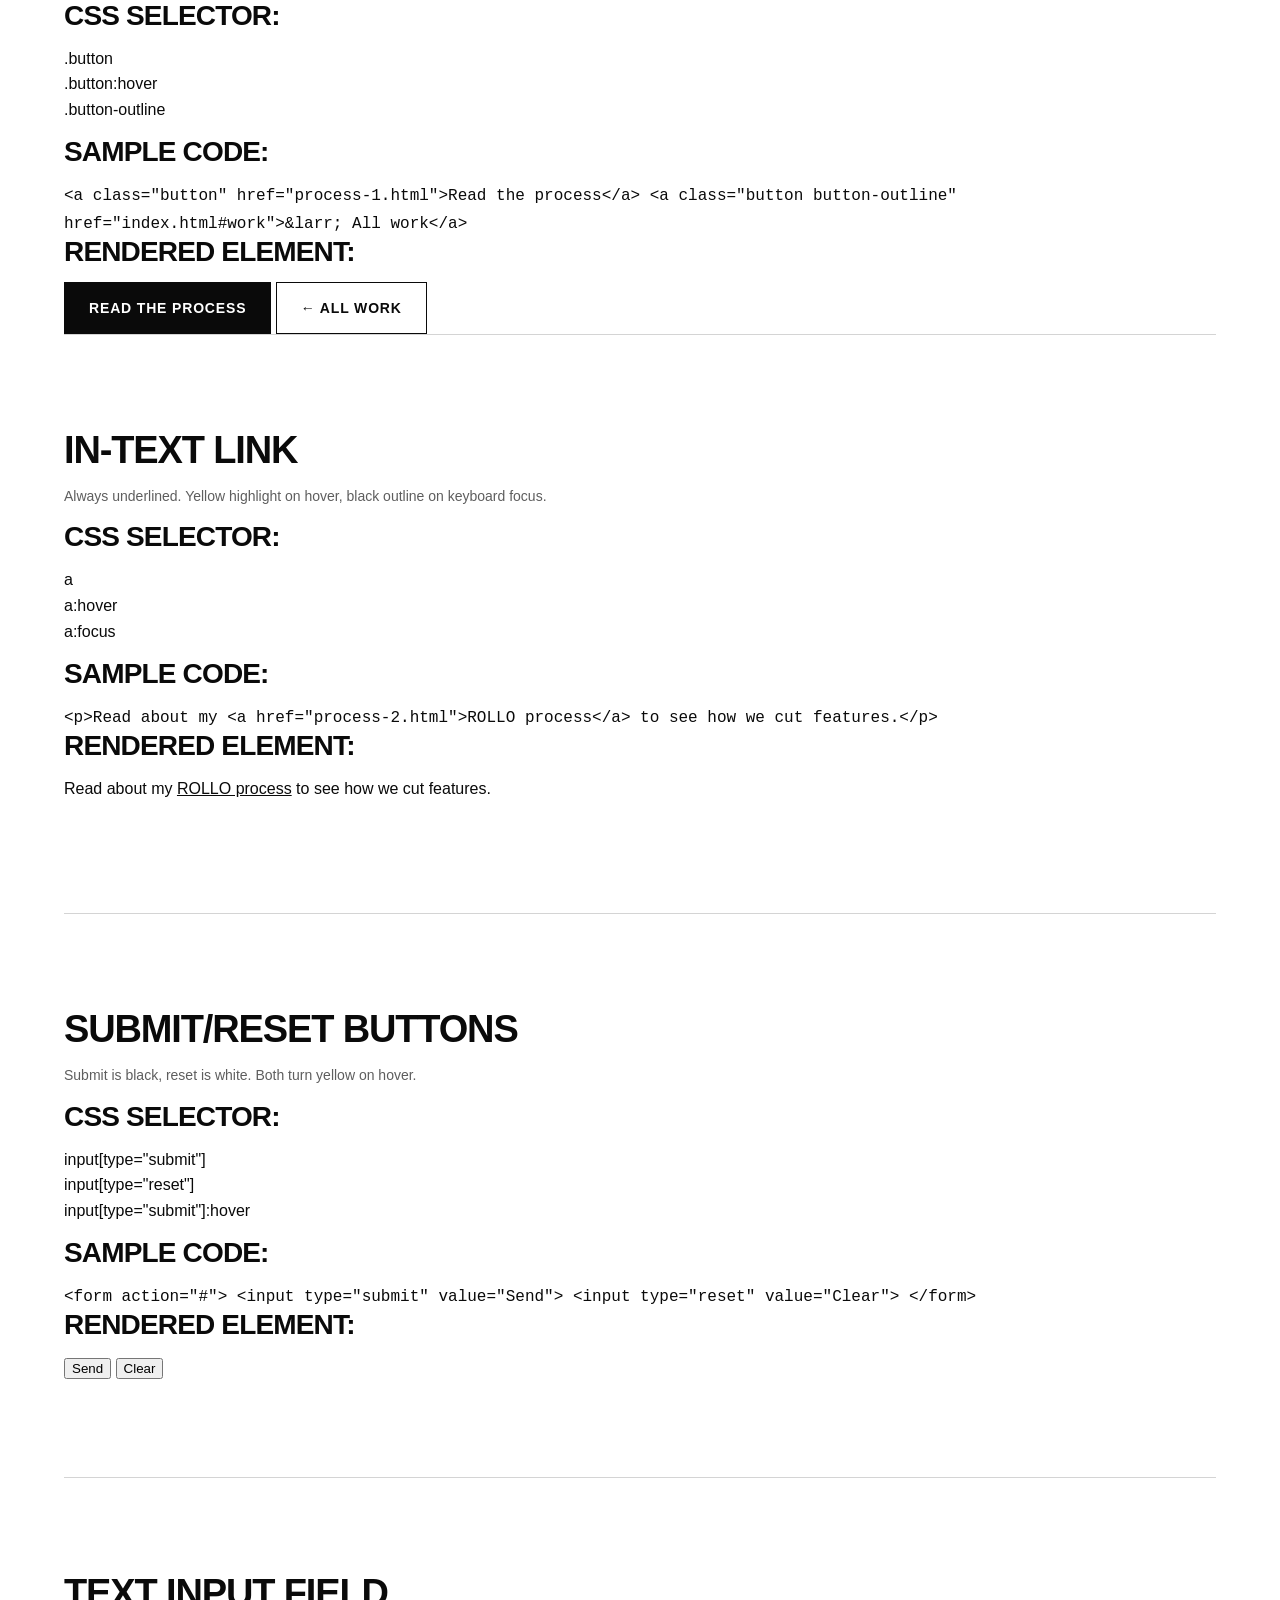
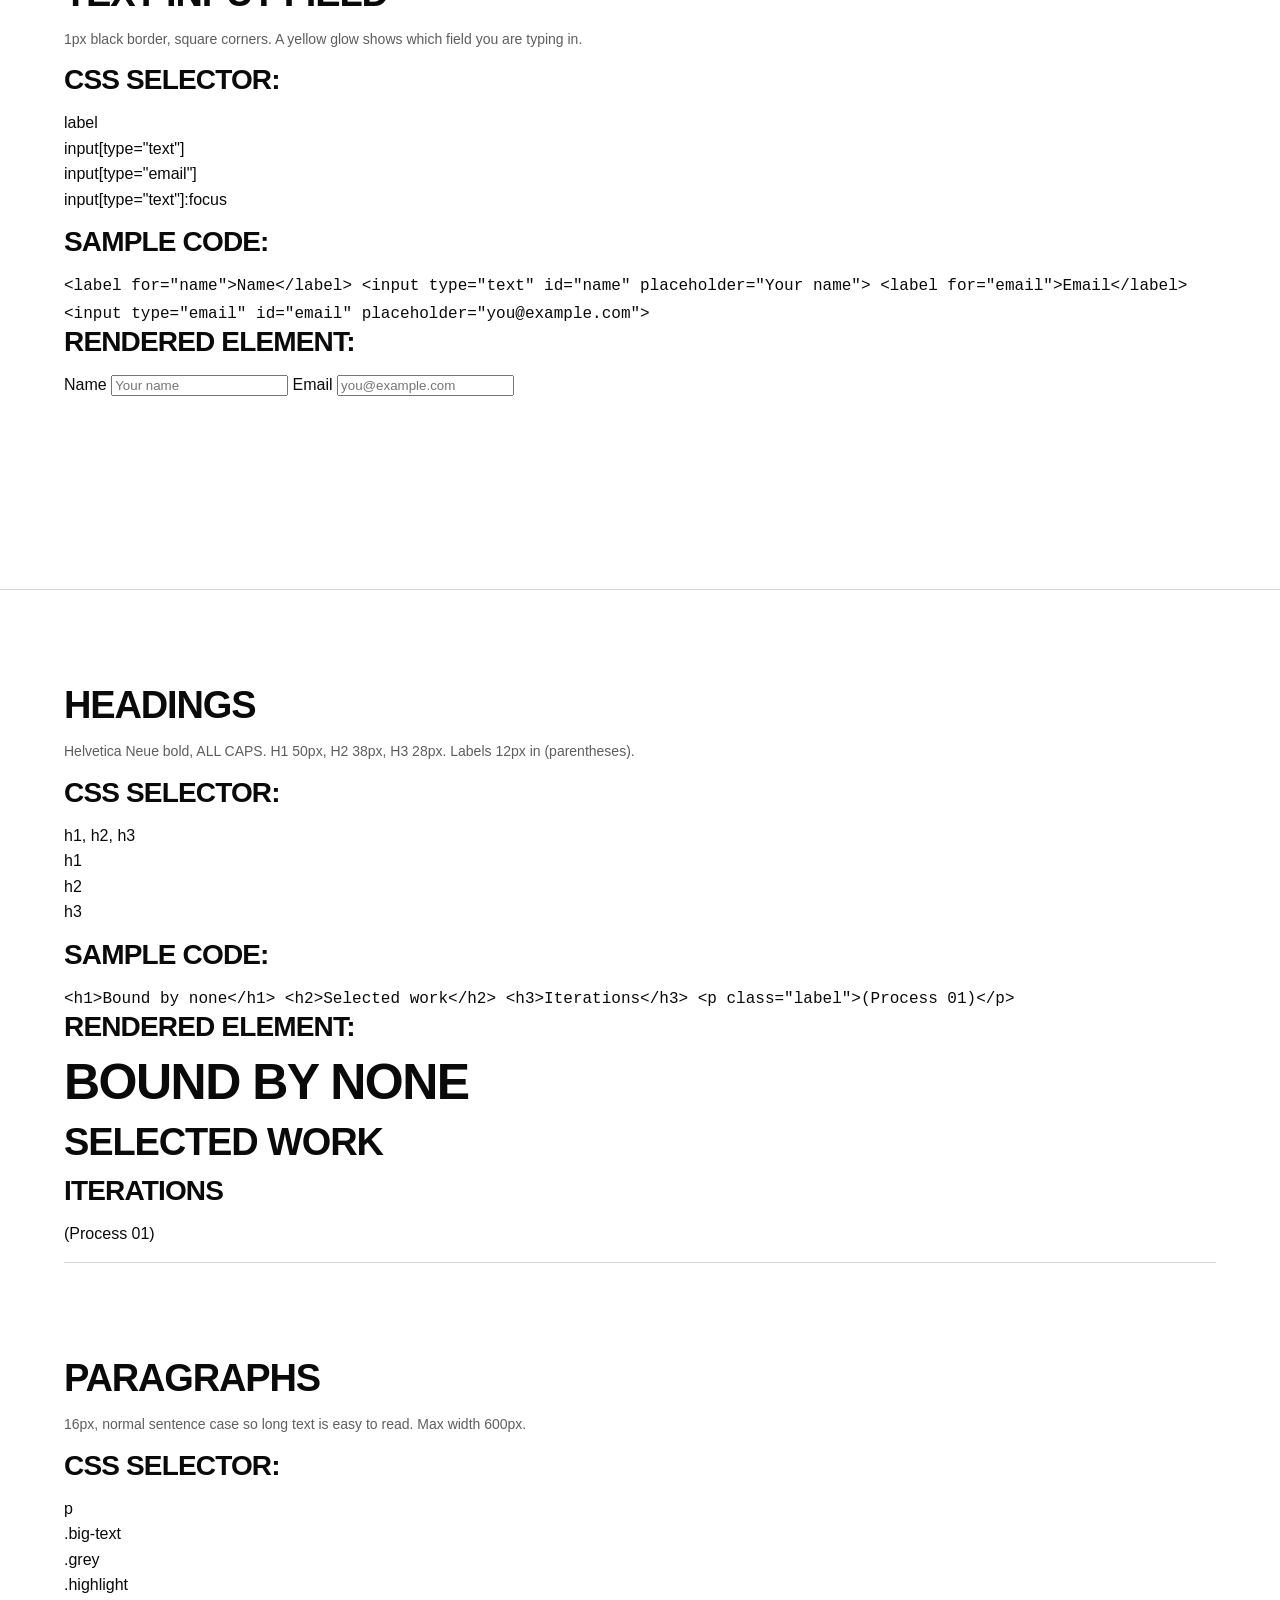
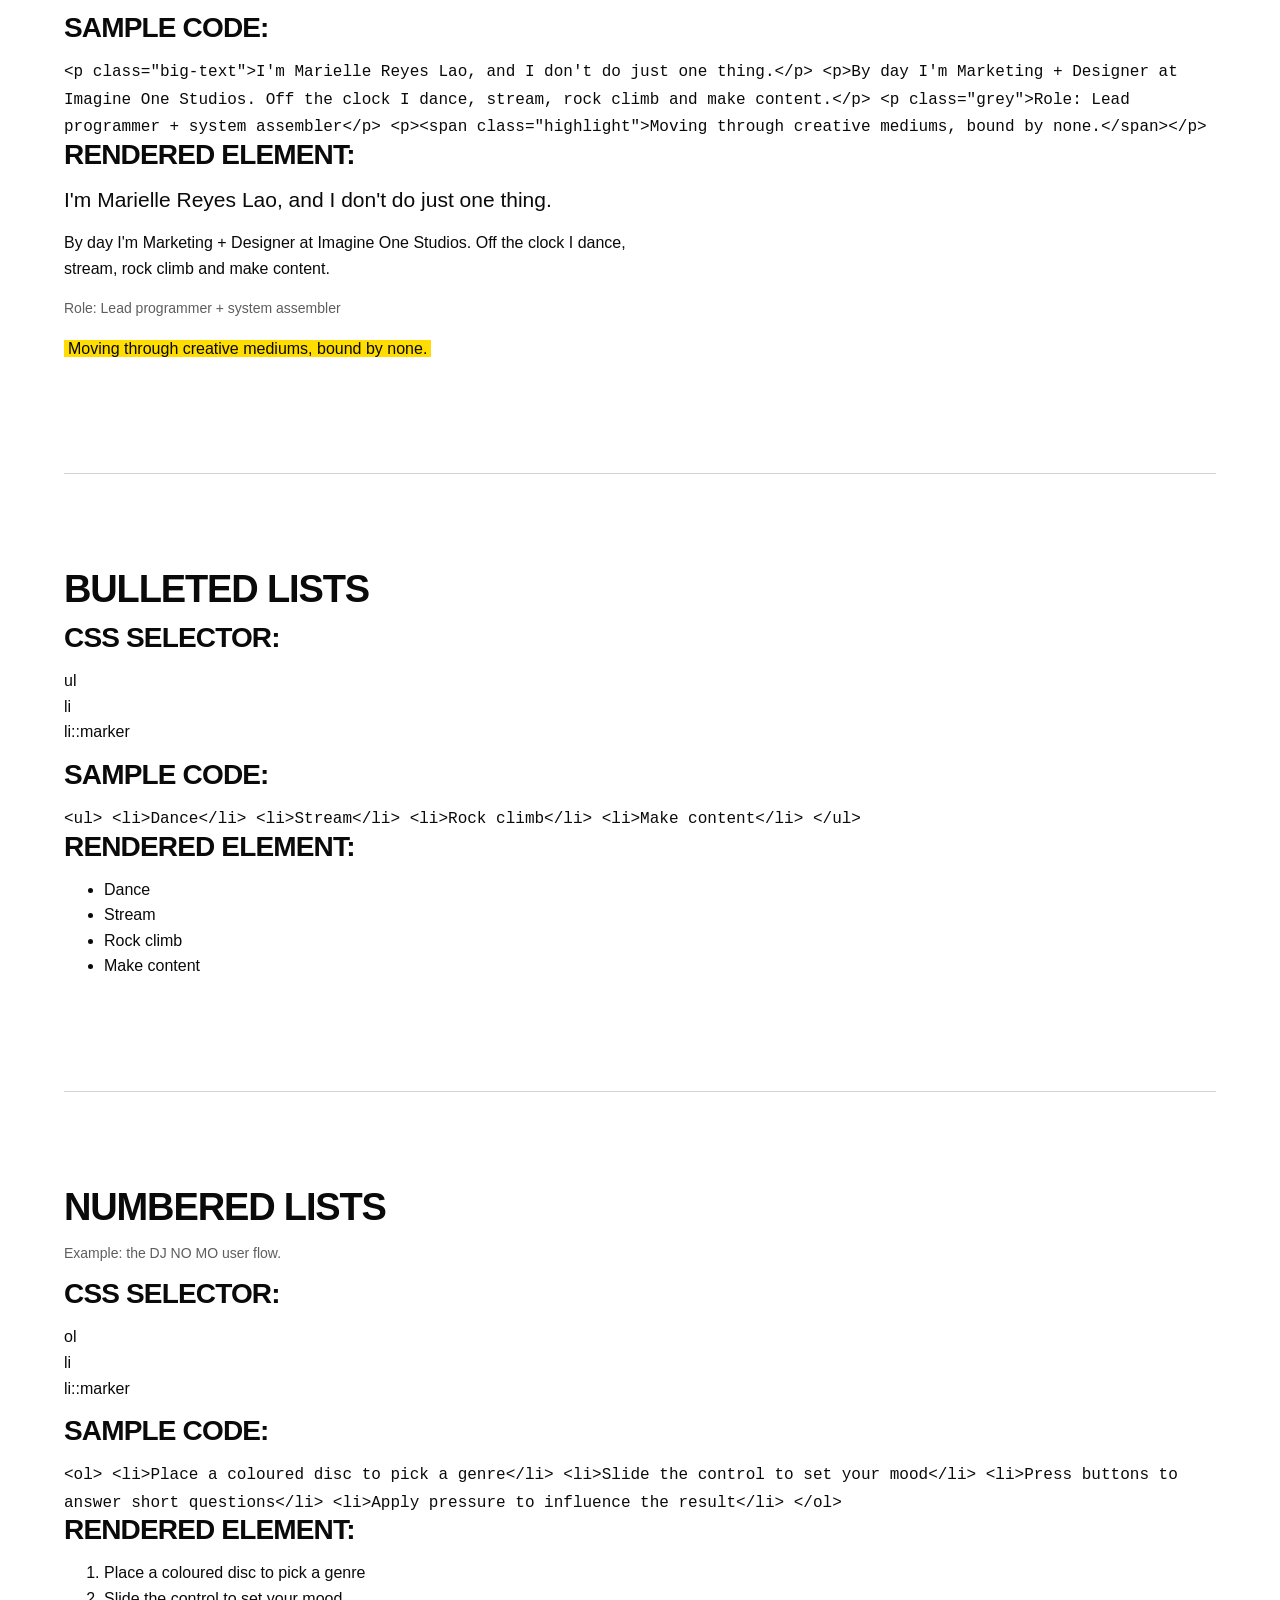
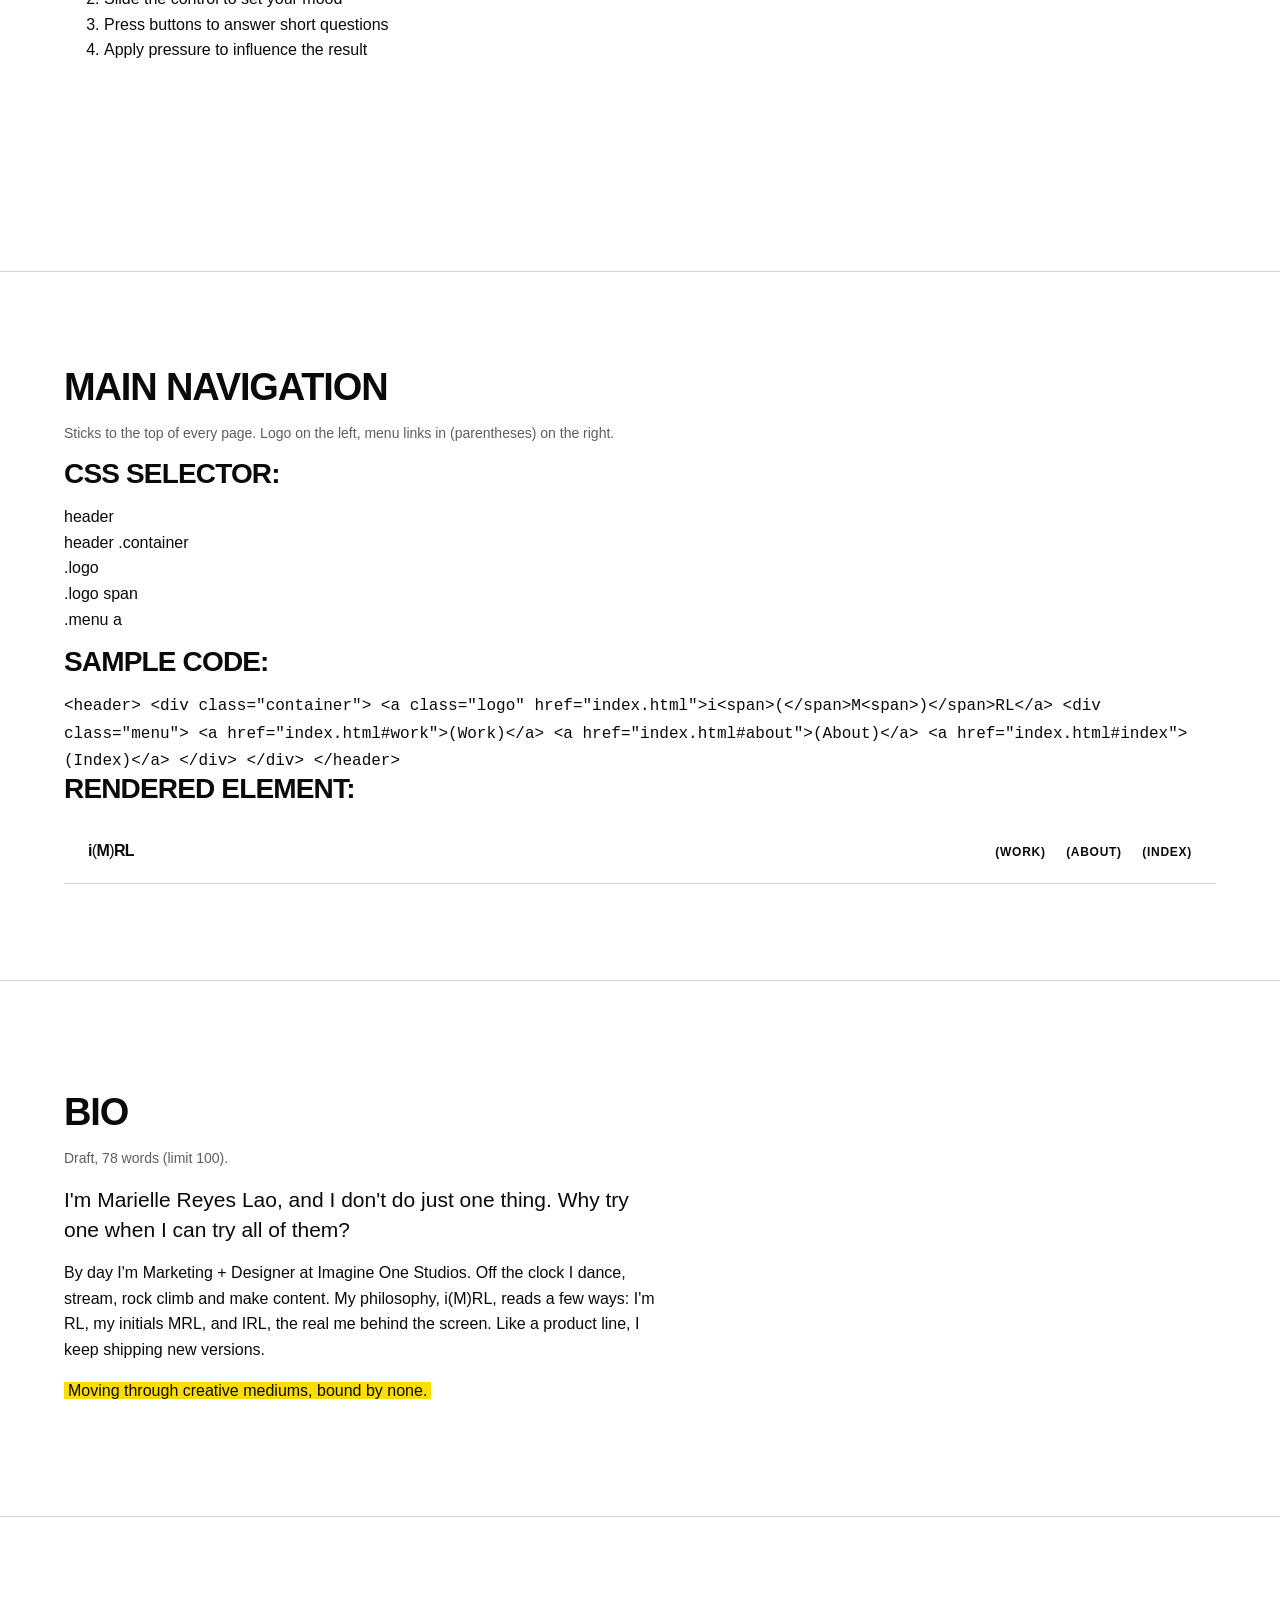
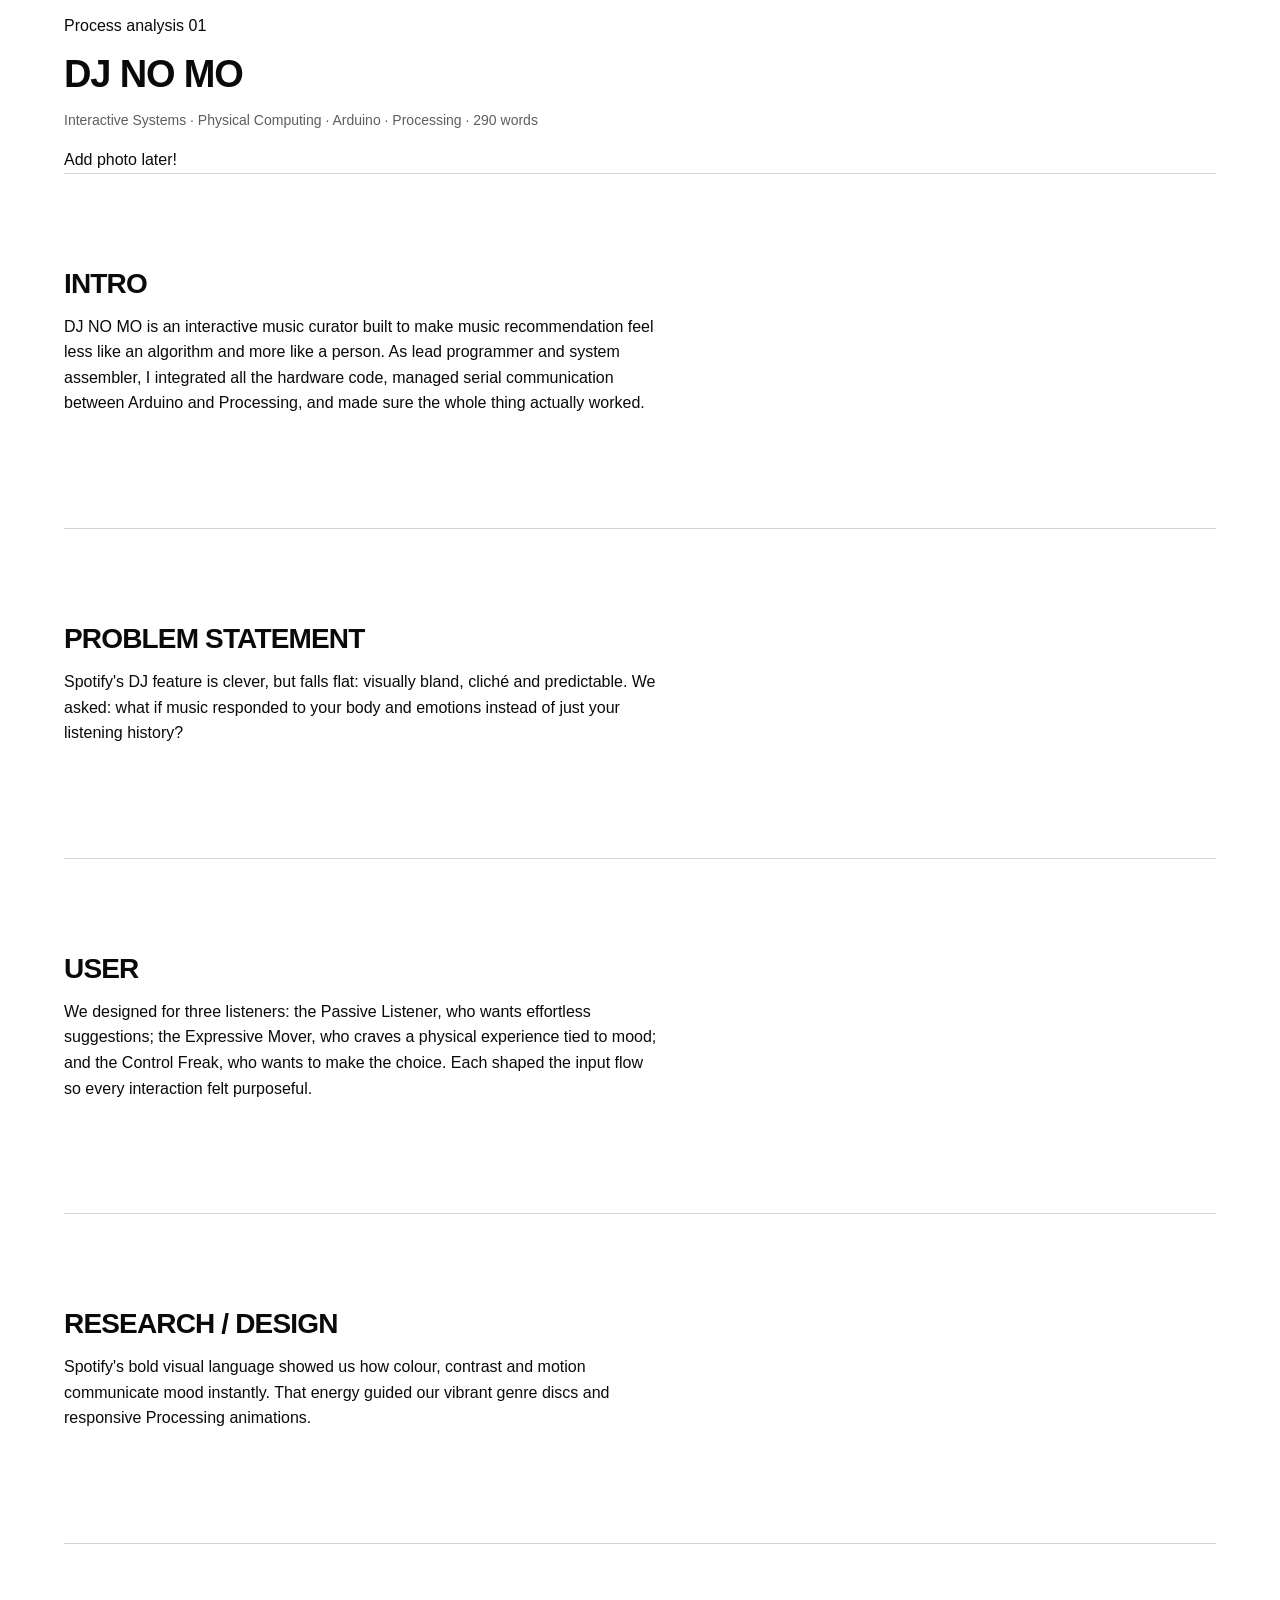
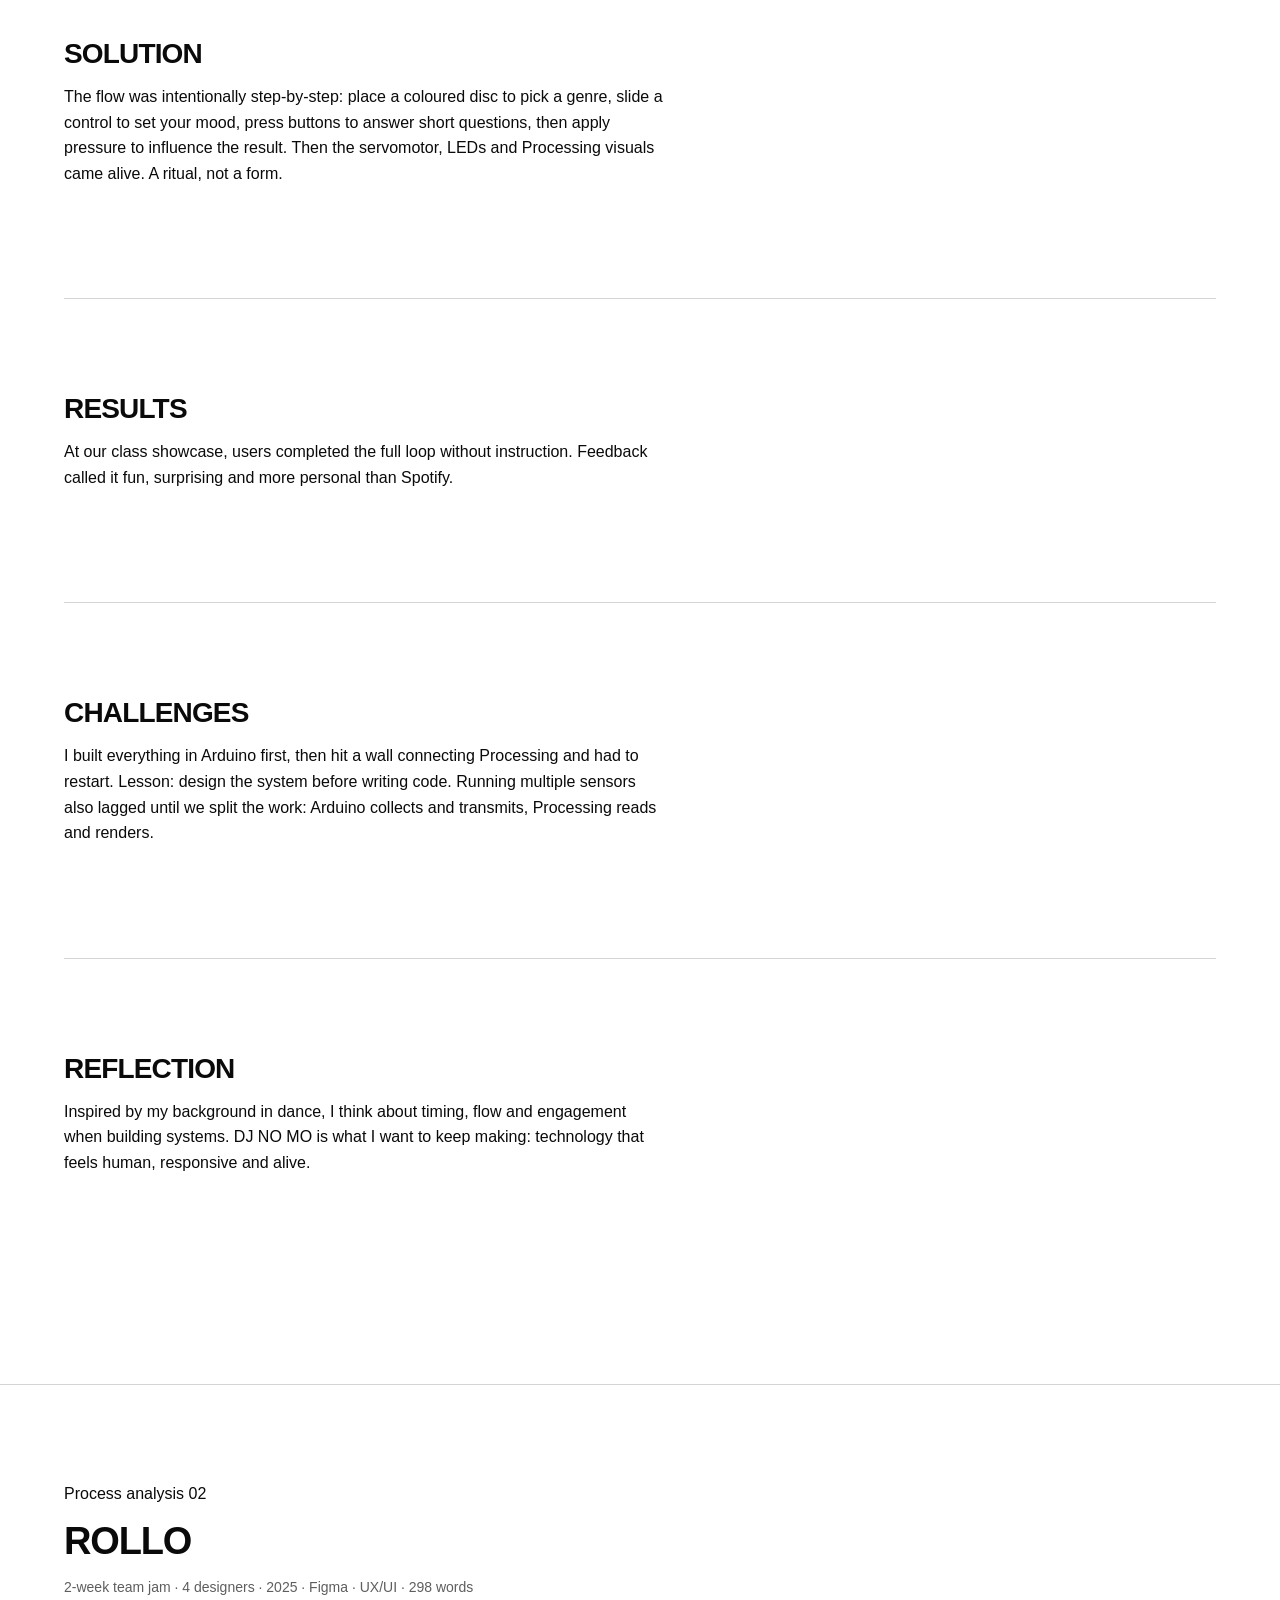
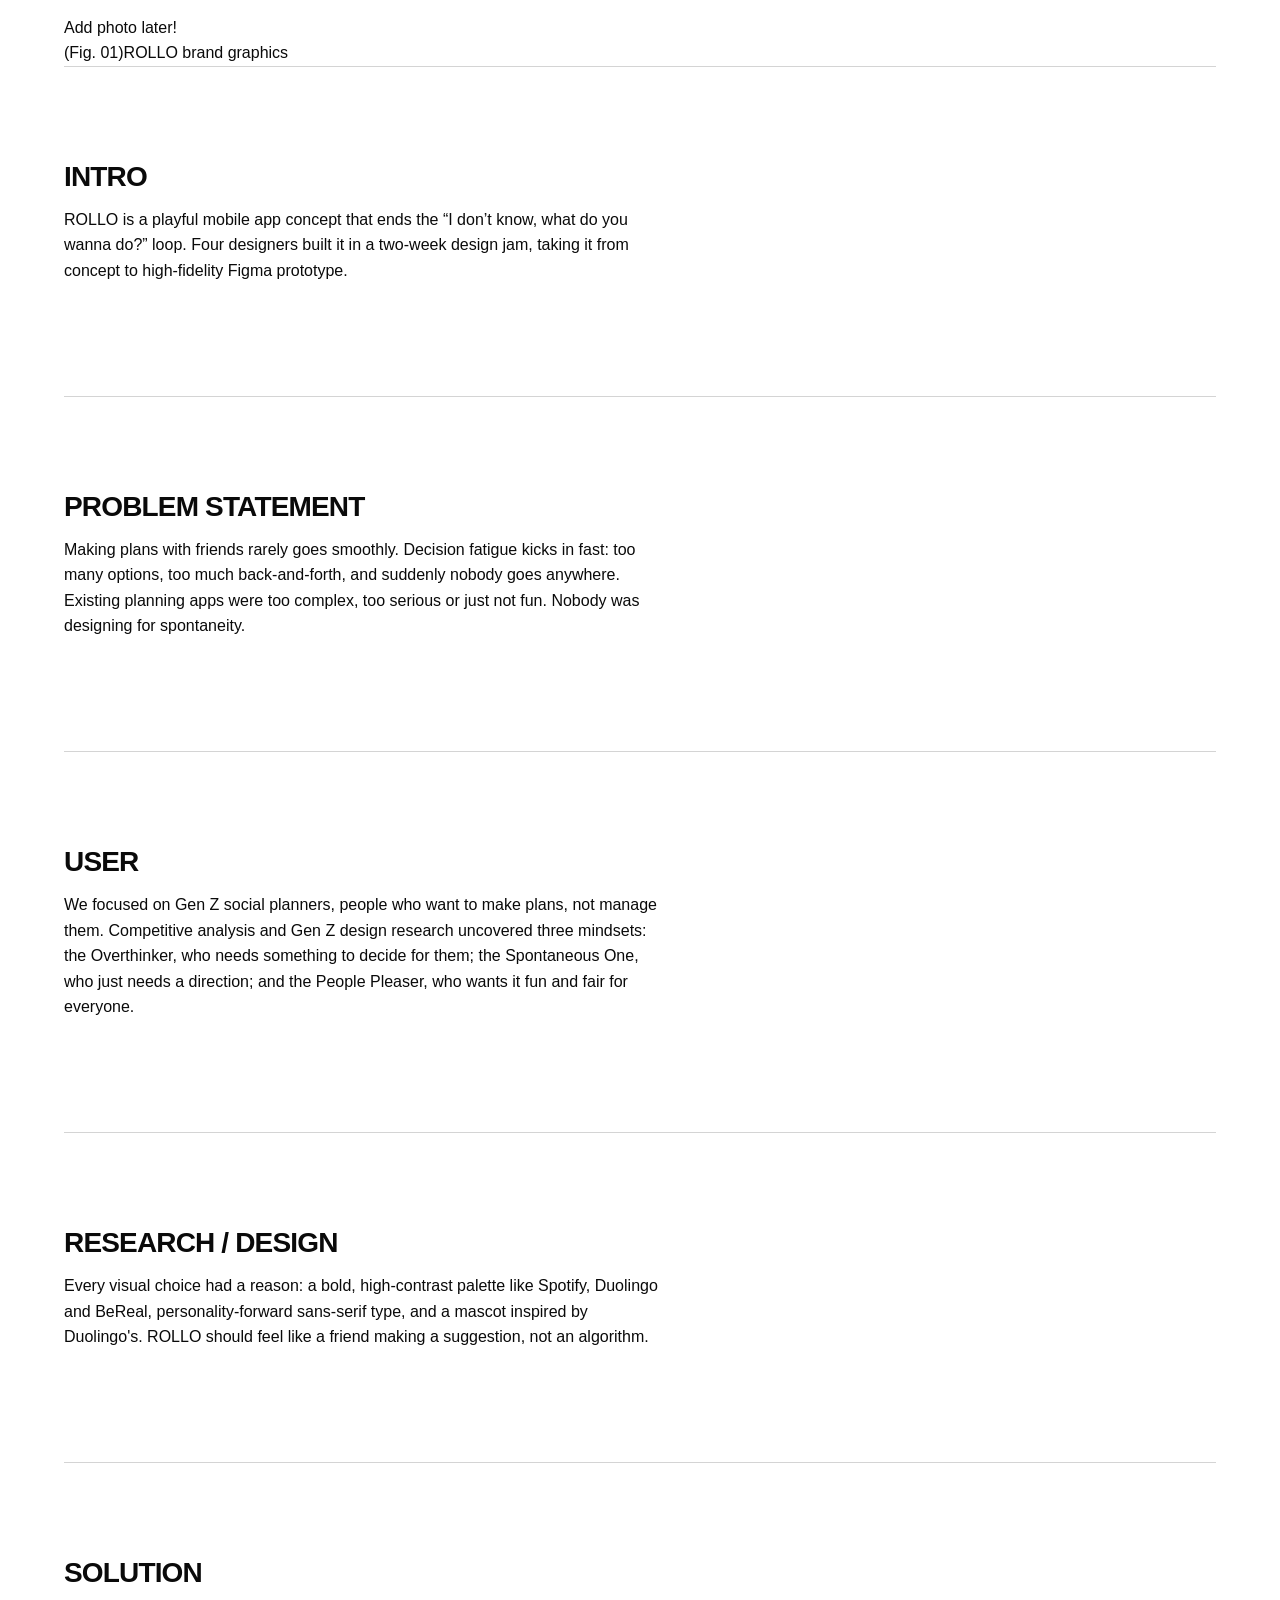
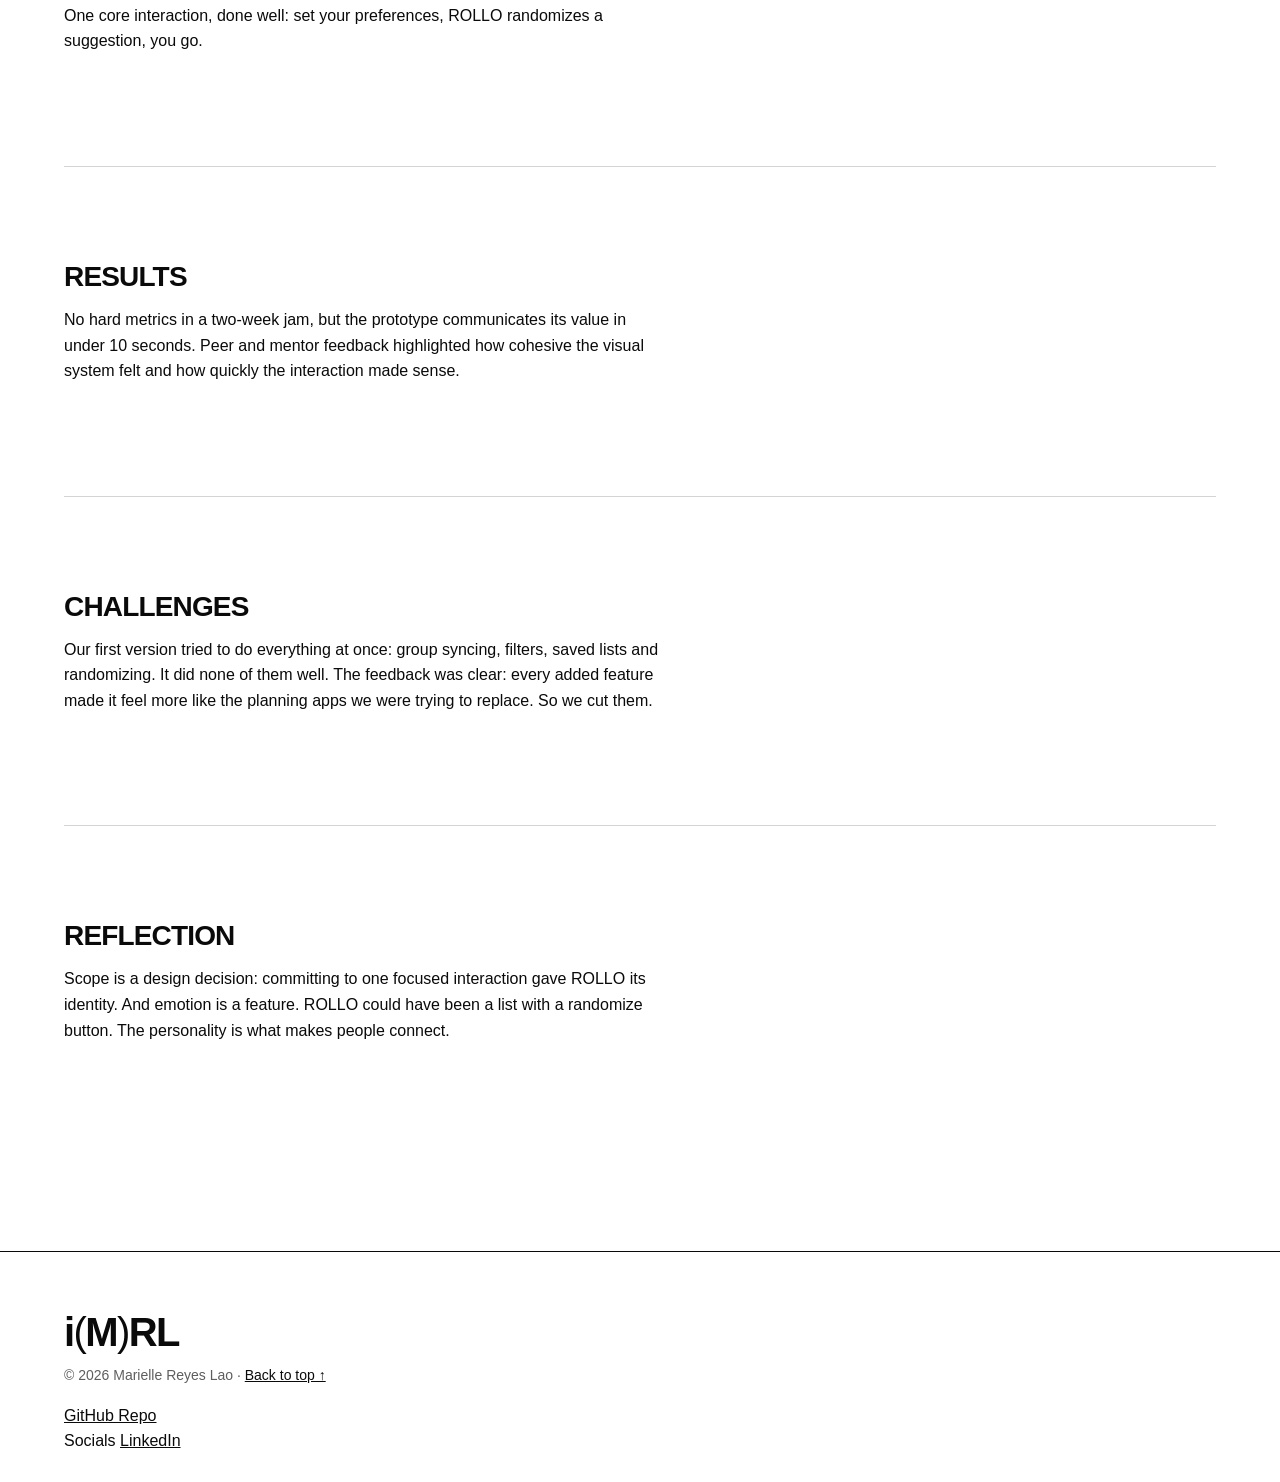
==== commit fa79cc68: "landing/hero page skeleton made  with js file added for it" ====
--- a/styleguide.html
+++ b/styleguide.html
@@ -17,9 +17,8 @@
         </div>
       </div>
     </header>
-
+    <section>
     <div class="container">
-      <p class="label" style="margin-top: 64px">(Style guide v1.0)</p>
       <h1>i(M)RL Style Guide</h1>
       <p class="big-text">
         Black and white do the work. Yellow only shows up for small pops.
@@ -40,6 +39,7 @@
         </p>
       </nav>
     </div>
+    </section>
 
     <!-- ETHOS // -->
     <section id="ethos">
@@ -70,7 +70,6 @@
     <!-- LOGO // -->
     <section id="logo">
       <div class="container">
-        <p class="label"></p>
         <h2>Logo</h2>
 
         <div class="row">
@@ -117,7 +116,6 @@
     <!-- COLOUR // -->
     <section id="colour">
       <div class="container">
-        <p class="label"></p>
         <h2>Colour</h2>
 
         <div class="row">
@@ -172,7 +170,6 @@
     <!-- TYPE // -->
     <section id="type">
       <div class="container">
-        <p class="label"></p>
         <h2>Type</h2>
         <p>
           Helvetica Neue, with Helvetica and Arial as backups. It comes with
@@ -203,9 +200,7 @@
     <!-- INTERACTIVE ELEMENTS SECTION // -->
     <section id="interactive_elements">
       <div class="container">
-        <p class="label">Interactive elements</p>
-
-        <section>
+
           <h2>Navigation Button</h2>
           <p class="grey">
             Square, bold, all caps. Hover turns it yellow with black text.
@@ -228,9 +223,8 @@
           <h3>Rendered element:</h3>
           <a class="button" href="process-1.html">Read the process</a>
           <a class="button button-outline" href="index.html#work"
-            >&larr; All work</a
-          >
-        </section>
+            >&larr; All work</a>
+
 
         <section>
           <h2>In-text link</h2>
@@ -322,9 +316,6 @@
     <!-- TEXT ELEMENTS SECTION // -->
     <section id="text_elements">
       <div class="container">
-        <p class="label"> Text elements</p>
-
-        <section>
           <h2>Headings</h2>
           <p class="grey">
             Helvetica Neue bold, ALL CAPS. H1 50px, H2 38px, H3 28px. Labels
@@ -337,7 +328,6 @@
             <span class="selector">h1</span><br />
             <span class="selector">h2</span><br />
             <span class="selector">h3</span><br />
-            <span class="selector">.label</span>
           </p>
 
           <h3>Sample code:</h3>
@@ -352,7 +342,6 @@
           <h2>Selected work</h2>
           <h3>Iterations</h3>
           <p class="label">(Process 01)</p>
-        </section>
 
         <section>
           <h2>Paragraphs</h2>
@@ -456,9 +445,8 @@
     <!-- COMBINED ELEMENTS SECTION // -->
     <section id="combined_elements">
       <div class="container">
-        <p class="label"> Combined elements</p>
-
-        <section>
+
+  
           <h2>Main Navigation</h2>
           <p class="grey">
             Sticks to the top of every page. Logo on the left, menu links in
@@ -498,7 +486,8 @@
               </div>
             </div>
           </header>
-        </section>
+      </div>
+    </section>
 
     <!-- // COMBINED ELEMENTS SECTION -->
 
@@ -734,7 +723,10 @@
         <p class="grey">
           &copy; 2026 Marielle Reyes Lao &middot;
           <a href="#">Back to top &uarr;</a>
-          <a href="https://github.com/mael-rl/IAT339-P03"> GitHub Repo</a>
+        </p>
+        <a href="https://github.com/mael-rl/IAT339-P03"> GitHub Repo</a>
+        <p>Socials
+            <a href="https://www.linkedin.com/in/mreyeslao/">LinkedIn</a>
         </p>
       </div>
     </footer>
--- a/css/styles.css
+++ b/css/styles.css
@@ -54,7 +54,6 @@
 
 h1 {
   font-size: 50px;
-  text-transform: none;
 }
 h2 {
   font-size: 38px;
@@ -71,13 +70,6 @@
 .big-text {
   font-size: 21px;
   line-height: 1.4;
-}
-
-.label {
-  font-size: 12px;
-  font-weight: bold;
-  text-transform: uppercase;
-  letter-spacing: 0.06em;
 }
 
 .grey {
@@ -214,12 +206,98 @@
   margin-bottom: 8px;
 }
 
+/* ---------- hero ---------- */
+.hero {
+  position: relative; /* the floating words are placed inside this */
+  min-height: calc(100vh - 64px); /* full screen minus header */
+  padding: 48px 24px;
+  border-top: 0;
+  /* background: #f2f2f2; placeholder until the video is in */
+  display: flex;
+  align-items: center;
+  justify-content: center;
+  text-align: center;
+}
+
+.hero-text {
+  max-width: 680px;
+}
+
+.hero-text p {
+  margin: 0 auto 16px auto;
+}
+
+/* the thin ( ) around the current thing, like the logo */
+.slot {
+  font-weight: 300;
+}
+
+.slot b {
+  font-weight: bold;
+}
+
+.hero-word {
+  position: absolute;
+  padding: 4px 8px;
+  border: 0;
+  background: none;
+  color: #0a0a0a;
+  font-family: inherit;
+  font-size: 14px;
+  font-weight: bold;
+  text-transform: uppercase;
+  letter-spacing: 0.06em;
+  cursor: pointer;
+  animation: float 4s ease-in-out infinite;
+}
+
+.hero-word:nth-child(even) {
+  animation-delay: -2s;
+}
+
+.hero-word:hover {
+  background: #ffdd00;
+}
+
+.hero-word:focus {
+  outline: 2px solid #0a0a0a;
+  background: #ffdd00;
+  outline-offset: 3px;
+}
+
+@keyframes float {
+  0%,
+  100% {
+    transform: translateY(0);
+  }
+  50% {
+    transform: translateY(-8px);
+  }
+}
+
 /* ---------- phones ---------- */
 @media (max-width: 700px) {
   .row {
     flex-direction: column;
   }
 
+  .hero {
+    flex-direction: column;
+  }
+
+  .hero-words {
+    display: flex;
+    flex-wrap: wrap;
+    justify-content: center;
+    gap: 20px;
+    margin-top: 24px;
+  }
+
+  .hero-word {
+    position: static;
+    animation: none;
+  }
+
   .logo-big {
     font-size: 80px;
   }
